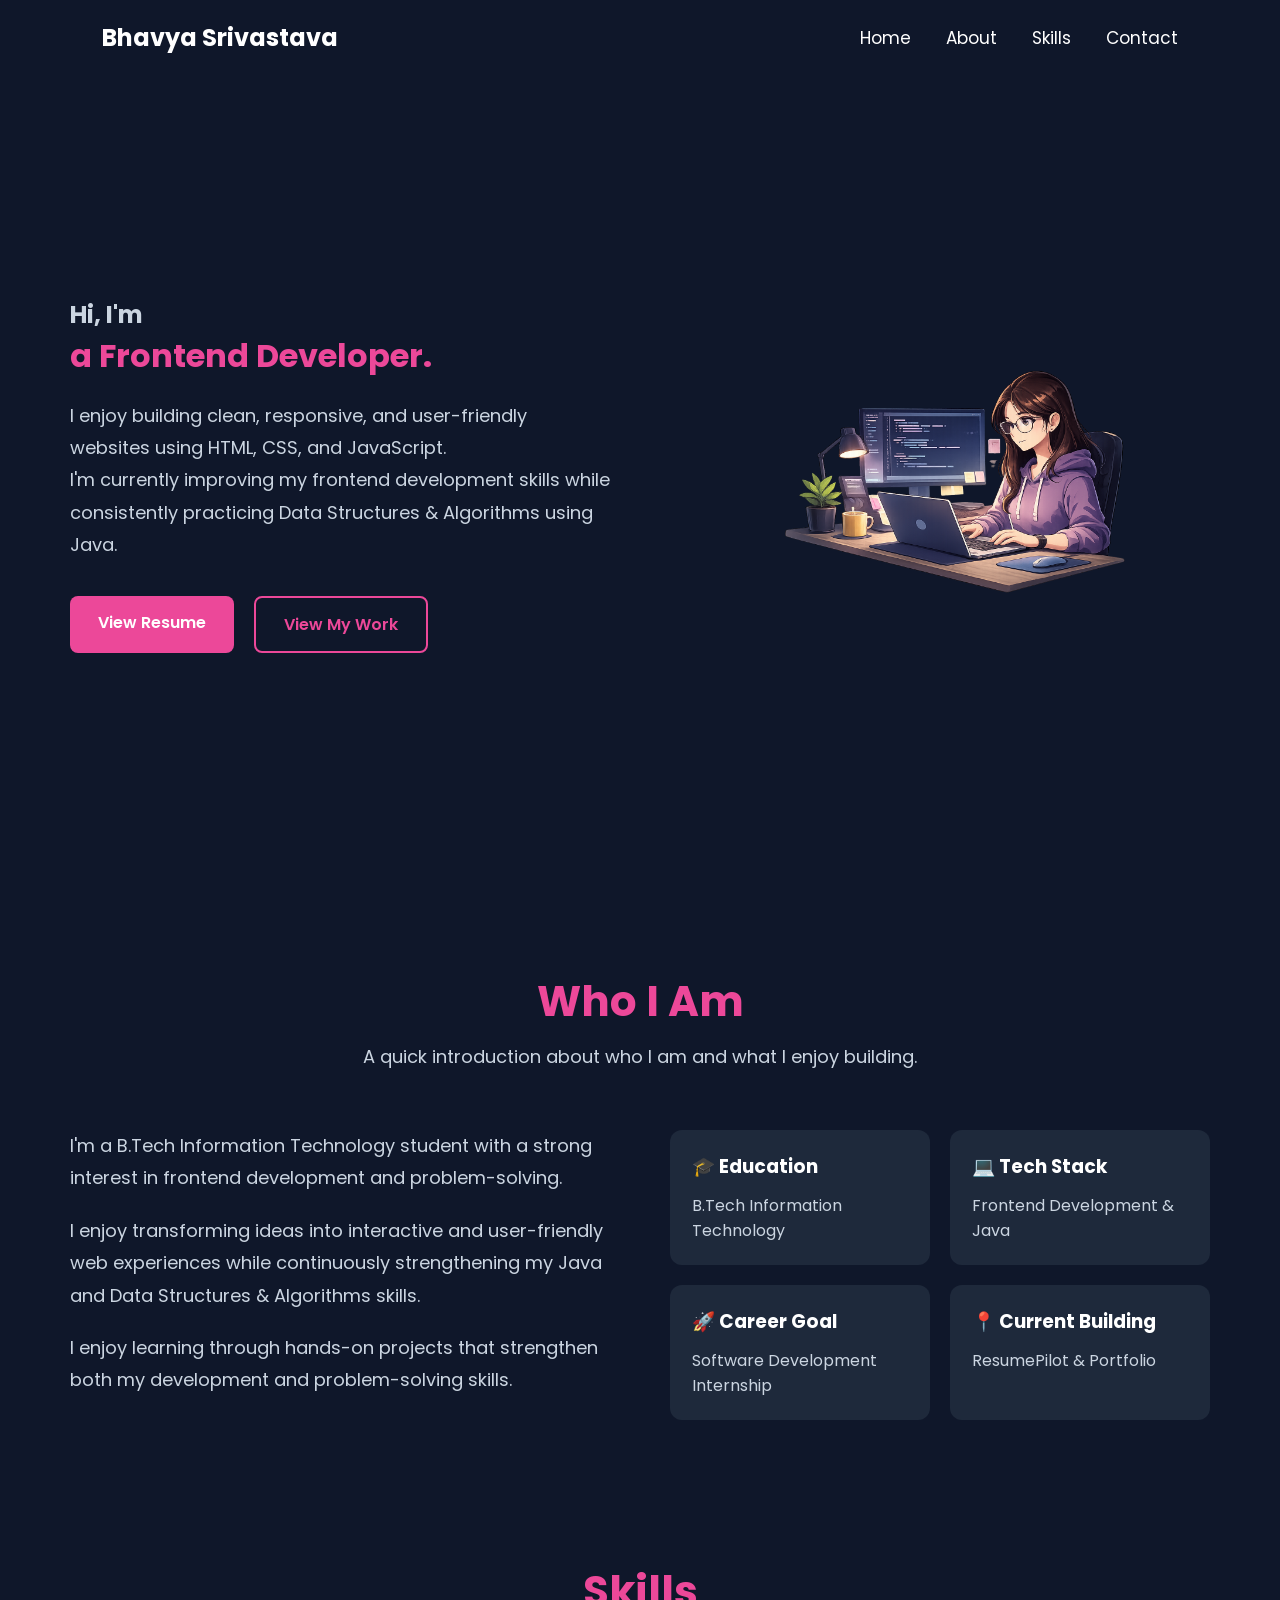
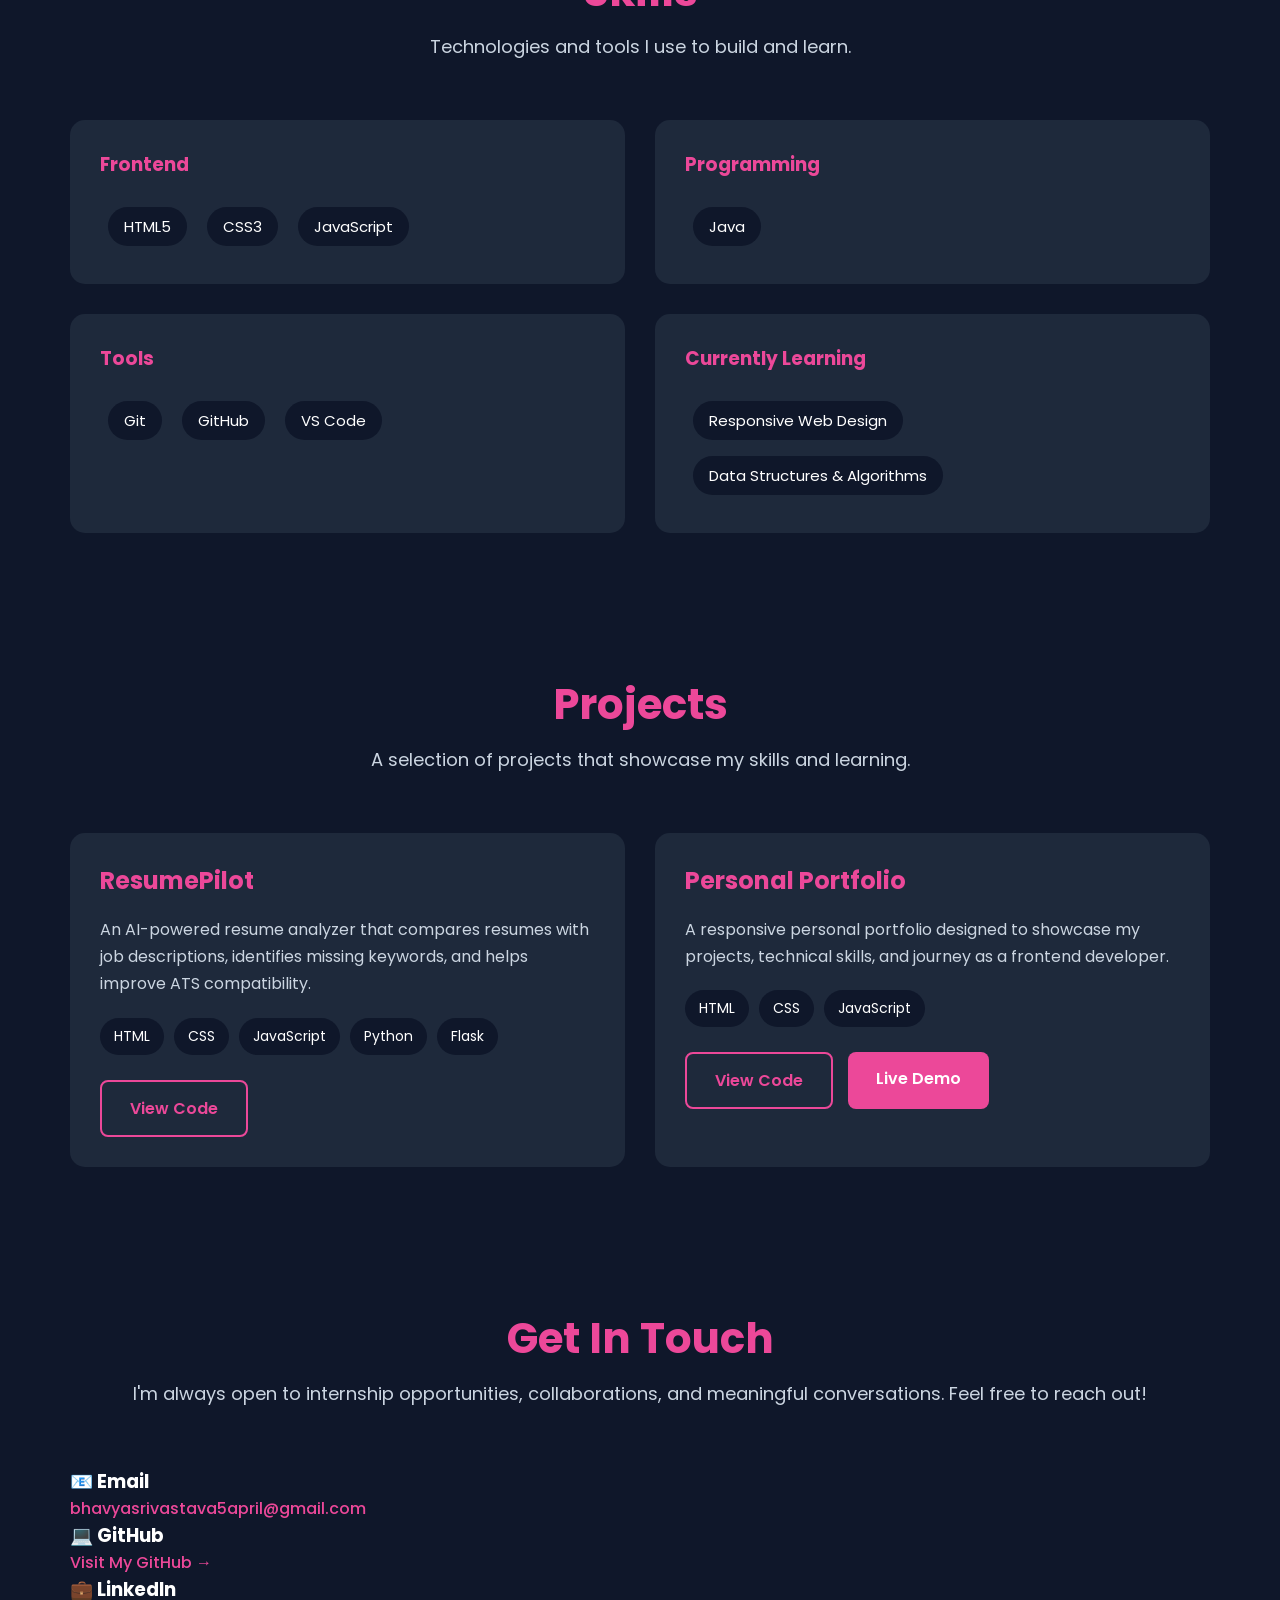
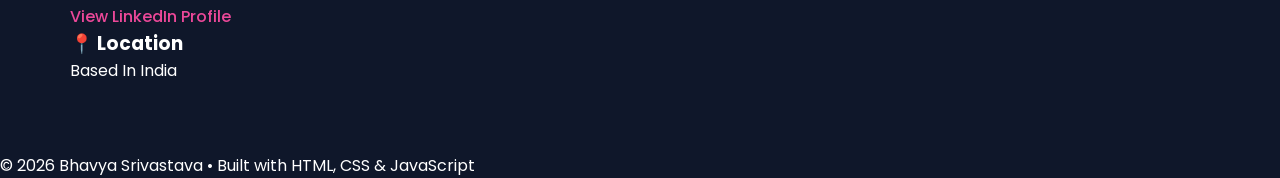
==== index.html @ eeaa46ed "Updated the projects section." ====
<!DOCTYPE html>
<html lang="en">

<head>
    <meta charset="UTF-8">
    <meta name="viewport" content="width=device-width, initial-scale=1.0">
    <title>Bhavya Srivastava | Portfolio</title>

    <link rel="stylesheet" href="style.css">
</head>

<body>

    <!-- ================= NAVBAR ================= -->

    <header>

        <nav class="navbar">

            <div>
                <h2>Bhavya Srivastava</h2>
            </div>

            <ul class="nav-links">

                <li><a href="#home">Home</a></li>

                <li><a href="#about">About</a></li>

                <li><a href="#skills">Skills</a></li>


                <li><a href="#contact">Contact</a></li>



            </ul>

        </nav>

    </header>

    <!-- ================= MAIN ================= -->

    <main>

        <!-- ================= HERO ================= -->

        <section class="hero" id="home">

            <div class="hero-content">

                <h3>Hi, I'm </h3>

                <h2> a Frontend Developer.</h2>

                <p>
                    I enjoy building clean, responsive, and user-friendly websites using HTML, CSS, and JavaScript.
                    <br>
                    I'm currently improving my frontend development skills while consistently practicing Data Structures
                    & Algorithms using Java.

                </p>

                <div class="hero-buttons">

                    <a href="assets/Resume_New.pdf" target="_blank" class="btn primary-btn">
                        View Resume
                    </a>

                    <a href="#projects" class="btn secondary-btn">
                        View My Work
                    </a>

                </div>

            </div>

            <div class="hero-image">

                <img src="images/profile.png" alt="Developer Illustration">

            </div>

        </section>

        <!-- ================= ABOUT ================= -->

        <section id="about" class="about">

            <div class="section-title">

                <h2>Who I Am</h2>

                <p>A quick introduction about who I am and what I enjoy building.</p>

            </div>

            <div class="about-content">

                <div class="about-text">

                    <p>
                        I'm a B.Tech Information Technology student with a strong interest in
                        frontend development and problem-solving.
                    </p>

                    <p>
                        I enjoy transforming ideas into interactive and user-friendly web experiences
                        while continuously strengthening my Java and Data Structures & Algorithms
                        skills.
                    </p>

                    <p>
                    <p>
                        I enjoy learning through hands-on projects that strengthen both my development and
                        problem-solving skills.
                    </p>
                    </p>

                </div>

                <div class="about-info">

                    <div class="info-card">

                        <h3>🎓 Education</h3>

                        <p>B.Tech Information Technology</p>

                    </div>

                    <div class="info-card">

                        <h3>💻 Tech Stack</h3>

                        <p>Frontend Development & Java</p>

                    </div>

                    <div class="info-card">

                        <h3>🚀 Career Goal</h3>

                        <p>Software Development Internship</p>

                    </div>

                    <div class="info-card">

                        <h3>📍 Current Building</h3>

                        <p>ResumePilot & Portfolio</p>

                    </div>

                </div>

            </div>

        </section>

        <!-- ================= SKILLS ================= -->

        <section id="skills" class="skills">

    <div class="section-title">

        <h2>Skills</h2>

        <p>Technologies and tools I use to build and learn.</p>

    </div>

    <div class="skills-container">

        <div class="skill-card">
            <h3>Frontend</h3>

            <span>HTML5</span>
            <span>CSS3</span>
            <span>JavaScript</span>
        </div>

        <div class="skill-card">
            <h3>Programming</h3>

            <span>Java</span>
        </div>

        <div class="skill-card">
            <h3>Tools</h3>

            <span>Git</span>
            <span>GitHub</span>
            <span>VS Code</span>
        </div>

        <div class="skill-card">
            <h3>Currently Learning</h3>

            <span>Responsive Web Design</span>
            <span>Data Structures & Algorithms</span>
        </div>

    </div>

</section>


<!-- ================= PROJECTS ================= -->

<section id="projects" class="projects">

    <div class="section-title">

        <h2>Projects</h2>

        <p>
            A selection of projects that showcase my skills and learning.
        </p>

    </div>

    <div class="projects-container">

        <!-- ResumePilot -->

        <div class="project-card">

            <h3>ResumePilot</h3>

            <p>
                An AI-powered resume analyzer that compares resumes with job descriptions, identifies missing keywords, and helps improve ATS compatibility.
            </p>

            <div class="tech-stack">

                <span>HTML</span>
                <span>CSS</span>
                <span>JavaScript</span>
                <span>Python</span>
                <span>Flask</span>

            </div>

            <div class="project-buttons">

                <a href="https://github.com/bhavyasrivastava5april/AI-Resume-Analyser"
                   target="_blank"
                   class="btn secondary-btn">
                    View Code
                </a>

            </div>

        </div>

        <!-- Portfolio -->

        <div class="project-card">

            <h3>Personal Portfolio</h3>

            <p>
                A responsive personal portfolio designed to showcase my projects, technical skills, and journey as a frontend developer.
            </p>

            <div class="tech-stack">

                <span>HTML</span>
                <span>CSS</span>
                <span>JavaScript</span>

            </div>

            <div class="project-buttons">

                <a href="https://github.com/bhavyasrivastava5april/Personal-Portfolio"
                   target="_blank"
                   class="btn secondary-btn">
                    View Code
                </a>

                <a href="#home"
                   class="btn primary-btn">
                    Live Demo
                </a>

            </div>

        </div>

    </div>

</section>

        <!-- ================= CONTACT ================= -->

        <section id="contact" class="contact">

            <div class="section-title">

                <h2>Get In Touch</h2>

                <p>I'm always open to internship opportunities, collaborations, and meaningful conversations. Feel free to reach out!</p>

            </div>

            
    <div class="contact-container">

        <div class="contact-card">

            <h3>📧 Email</h3>

            <a href="mailto:bhavyasrivastava5april@gmail.com">
                bhavyasrivastava5april@gmail.com
            </a>

        </div>

        <div class="contact-card">

            <h3>💻 GitHub</h3>

            <a href="https://github.com/bhavyasrivastava5april"
               target="_blank">
                Visit My GitHub →
            </a>

        </div>

        <div class="contact-card">

            <h3>💼 LinkedIn</h3>

            <a href="https://www.linkedin.com/in/bhavya-srivastava-/"
               target="_blank">
                View LinkedIn Profile
            </a>

        </div>

        <div class="contact-card">

            <h3>📍 Location</h3>

            <p>Based In India</p>

        </div>

    </div>
        </section>

    </main>

    <!-- ================= FOOTER ================= -->

    <footer>

        <p>
            © 2026 Bhavya Srivastava • Built with HTML, CSS & JavaScript
        </p>

    </footer>

    <script src="script.js"></script>

</body>

</html>
---- style.css ----
/* ===========================
   GOOGLE FONT
=========================== */
@import url('https://fonts.googleapis.com/css2?family=Poppins:wght@300;400;500;600;700&display=swap');

/* ===========================
   RESET
=========================== */

*{
    margin:0;
    padding:0;
    box-sizing:border-box;
    scroll-behavior:smooth;
}

/* ===========================
   BODY
=========================== */

body{
    font-family:'Poppins',sans-serif;
    background:#0F172A;
    color:#ffffff;
}

/* ===========================
   COMMON SECTION
=========================== */

section{
    padding: 70px;px 8%;
}

.section-title{
    text-align:center;
    margin-bottom:60px;
}

.section-title h2{
    font-size:42px;
    color:#EC4899;
    margin-bottom:10px;
}

.section-title p{
    color:#CBD5E1;
    font-size:18px;
}

/* ===========================
   NAVBAR
=========================== */

header{
    position:fixed;
    top:0;
    left:0;
    width:100%;
    z-index:1000;
    background:#0F172A;
}

.navbar{
    display:flex;
    justify-content:space-between;
    align-items:center;
    padding:20px 8%;
}

.logo{
    font-size:30px;
    font-weight:700;
    color:#EC4899;
}

.nav-links{
    display:flex;
    list-style:none;
    gap:35px;
}

.nav-links a{
    color:white;
    text-decoration:none;
    font-size:17px;
    transition:.3s;
}

.nav-links a:hover{
    color:#EC4899;
}

/* ===========================
   HERO
=========================== */

.hero{
    min-height:100vh;
    display:flex;
    justify-content:space-between;
    align-items:center;
    gap:60px;
    padding-top:120px;
}

.hero-content{
    flex:1;
}

.hero-content h3{
    color:#CBD5E1;
    font-size:24px;
}

.hero-content h1{
    font-size:62px;
    margin:15px 0;
}

.hero-content h2{
    color:#EC4899;
    font-size:32px;
    margin-bottom:20px;
}

.hero-content p{
    color:#CBD5E1;
    line-height:1.8;
    font-size:18px;
    margin-bottom:35px;
}

.hero-buttons{
    display:flex;
    gap:20px;
}

.btn{
    display:inline-block;
    padding:14px 28px;
    border-radius:8px;
    text-decoration:none;
    font-weight:600;
    transition:.3s;
}

.primary-btn{
    background:#EC4899;
    color:white;
}

.primary-btn:hover{
    background:#DB2777;
}

.secondary-btn{
    border:2px solid #EC4899;
    color:#EC4899;
}

.secondary-btn:hover{
    background:#EC4899;
    color:white;
}

.hero-image{
    flex:1;
    display:flex;
    justify-content:center;
}

.hero-image img{
    width:450px;
    max-width:100%;
    animation:float 4s ease-in-out infinite;
}

@keyframes float{

    0%{
        transform:translateY(0);
    }

    50%{
        transform:translateY(-15px);
    }

    100%{
        transform:translateY(0);
    }

}

/* ===========================
   ABOUT
=========================== */

.about-content{
    display:flex;
    gap:60px;
    margin-top:50px;
    align-items:flex-start;
}

.about-text{
    flex:1;
}

.about-text p{
    color:#CBD5E1;
    line-height:1.8;
    margin-bottom:20px;
    font-size:18px;
}

.about-info{
    flex:1;
    display:grid;
    grid-template-columns:repeat(2,1fr);
    gap:20px;
}

.info-card{
    background:#1E293B;
    padding:22px;
    border-radius:12px;
    transition:.3s;
}

.info-card:hover{
    transform:translateY(-6px);
}

.info-card h3{
    margin-bottom:12px;
    color:white;
}

.info-card p{
    color:#CBD5E1;
}
.contact-card a{
    color:#EC4899;
    text-decoration:none;
    font-weight:500;
    transition:0.3s;
}

.contact-card a:hover{
    color:#ffffff;
}
/* ===========================
   SKILLS
=========================== */

.skills-container{
    display:grid;
    grid-template-columns:repeat(2,1fr);
    gap:30px;
    margin-top:50px;
}

.skill-card{
    background:#1E293B;
    padding:30px;
    border-radius:15px;
    transition:0.3s;
}

.skill-card:hover{
    transform:translateY(-6px);
}

.skill-card h3{
    color:#EC4899;
    margin-bottom:20px;
}

.skill-card span{
    display:inline-block;
    background:#0F172A;
    color:white;
    padding:8px 16px;
    margin:8px;
    border-radius:25px;
    font-size:15px;
}
/* ===========================
   PROJECTS
=========================== */

.projects-container{

    display:grid;

    grid-template-columns:repeat(2,1fr);

    gap:30px;

    margin-top:40px;

}

.project-card{

    background:#1E293B;

    padding:30px;

    border-radius:15px;

    transition:.3s;

}

.project-card:hover{

    transform:translateY(-8px);

}

.project-card h3{

    color:#EC4899;

    margin-bottom:18px;

    font-size:24px;

}

.project-card p{

    color:#CBD5E1;

    line-height:1.7;

    margin-bottom:20px;

}

.tech-stack{

    display:flex;

    flex-wrap:wrap;

    gap:10px;

    margin-bottom:25px;

}

.tech-stack span{

    background:#0F172A;

    padding:8px 14px;

    border-radius:20px;

    font-size:14px;

}

.project-buttons{

    display:flex;

    gap:15px;

}
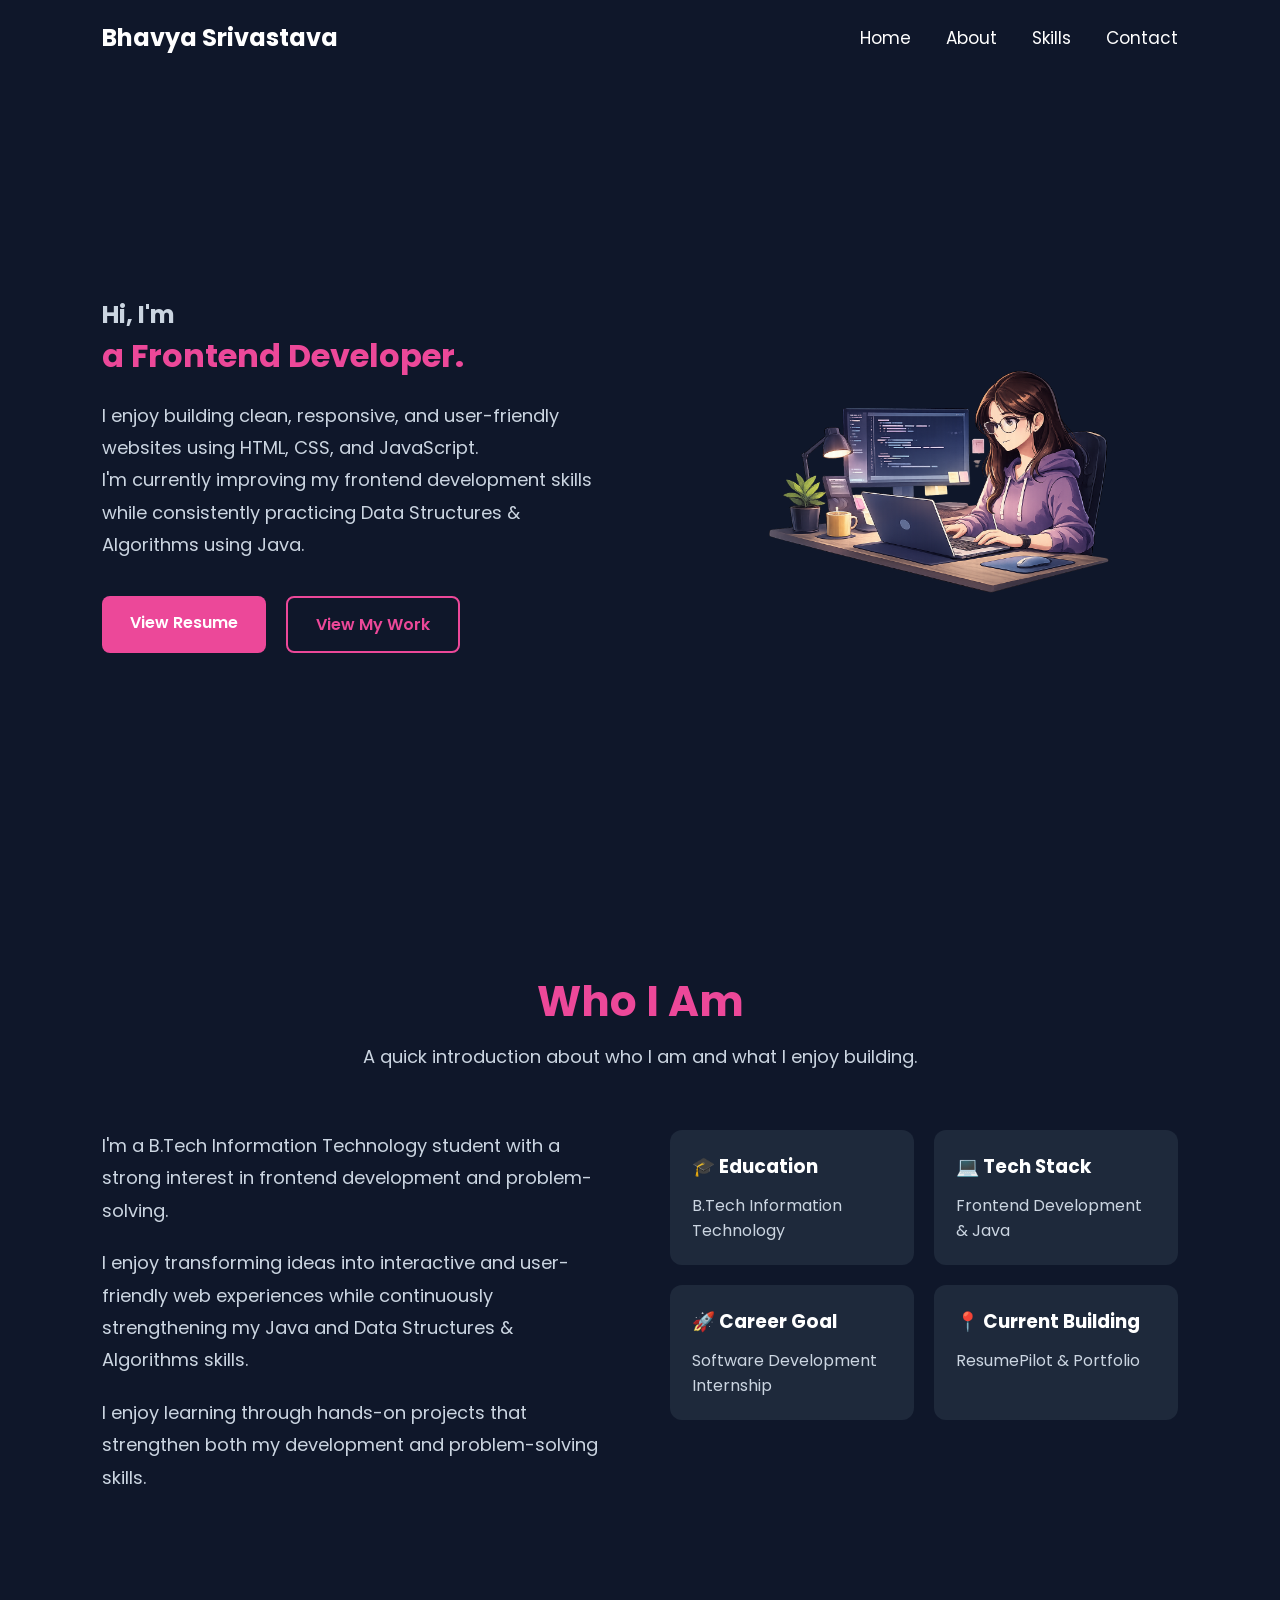
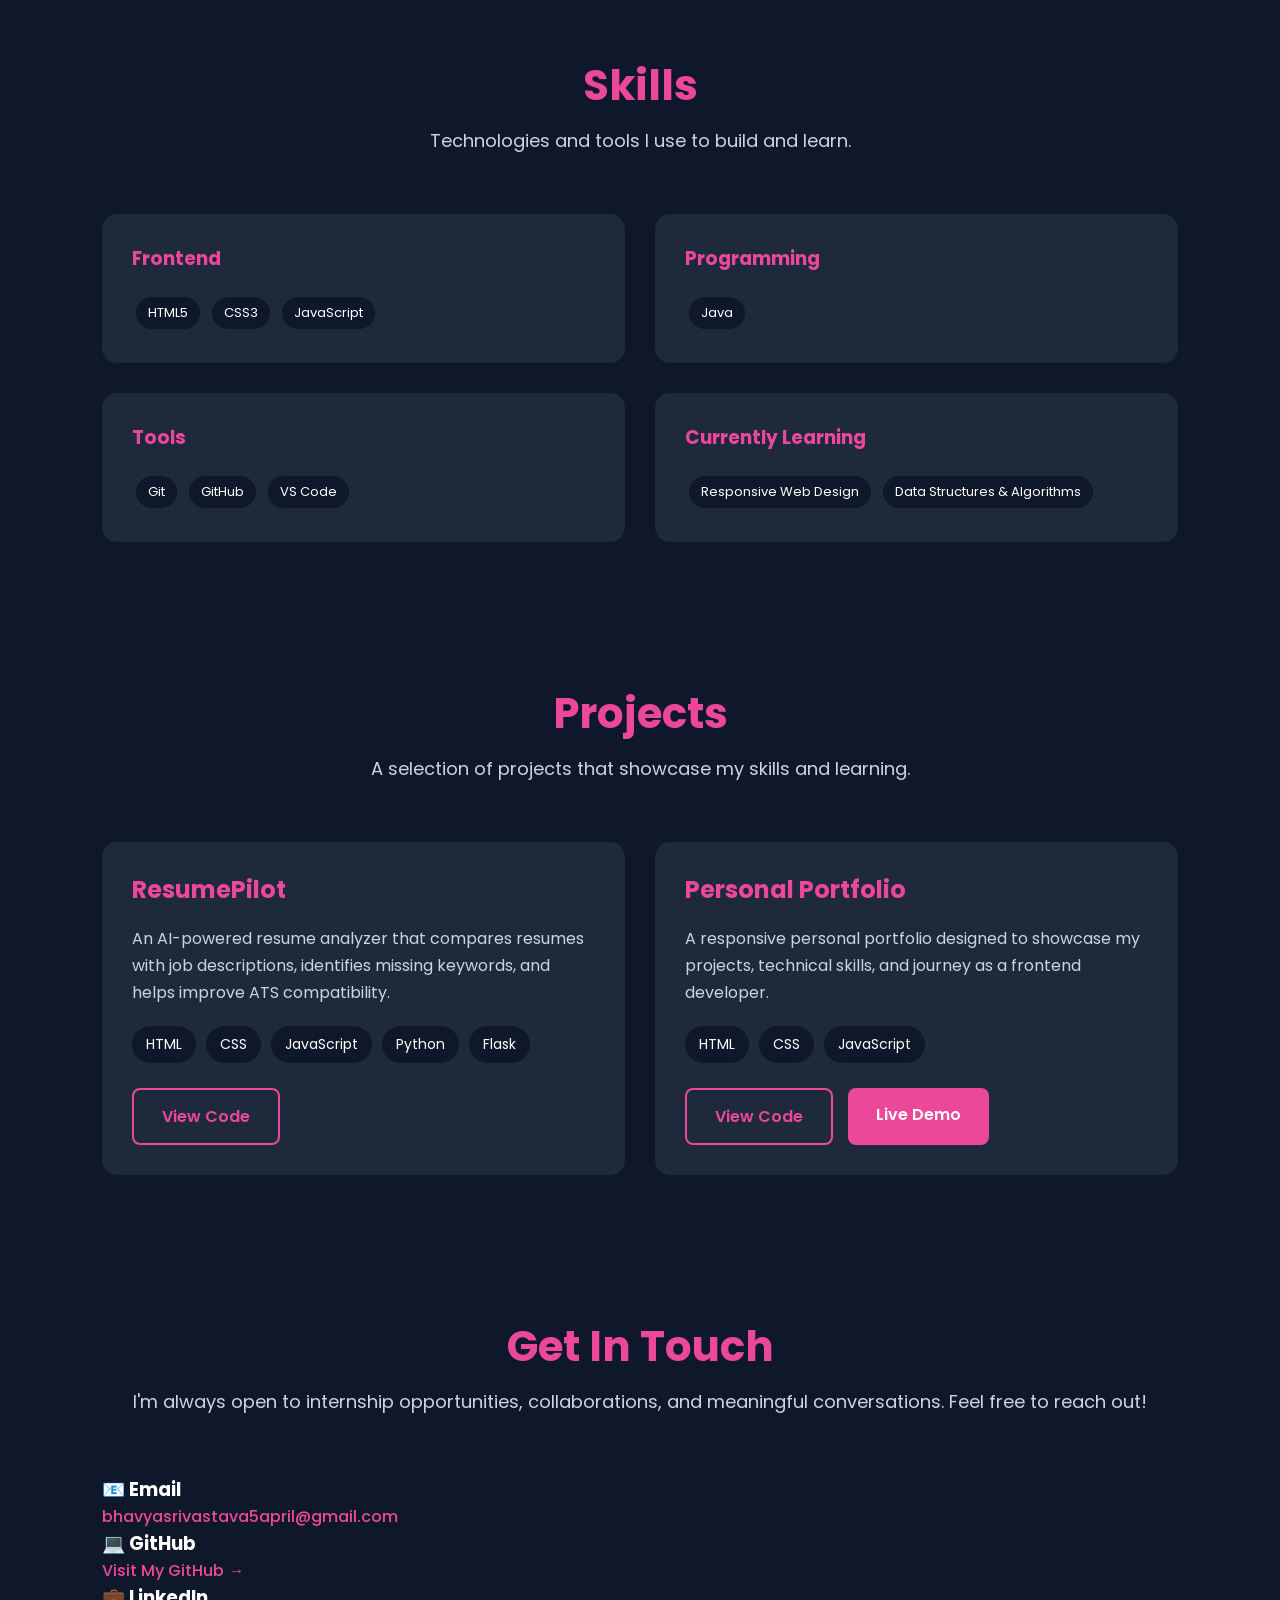
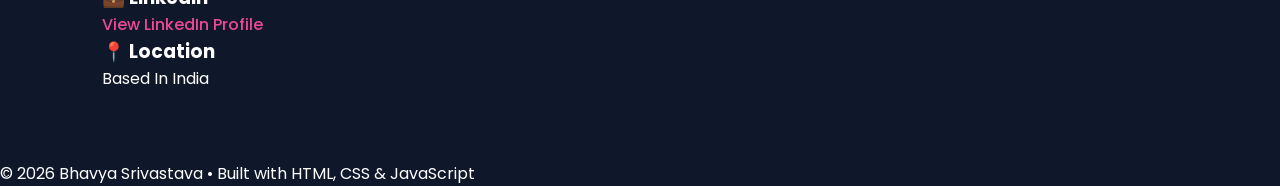
==== commit ffc9baec: "Made some small changes" ====
--- a/index.html
+++ b/index.html
@@ -64,7 +64,7 @@
 
                 <div class="hero-buttons">
 
-                    <a href="assets/Resume_New.pdf" target="_blank" class="btn primary-btn">
+                    <a href="assets/Resume.pdf" target="_blank" class="btn primary-btn">
                         View Resume
                     </a>
 
--- a/style.css
+++ b/style.css
@@ -29,7 +29,7 @@
 =========================== */
 
 section{
-    padding: 70px;px 8%;
+    padding: 70px 8%;
 }
 
 .section-title{
@@ -281,10 +281,10 @@
     display:inline-block;
     background:#0F172A;
     color:white;
-    padding:8px 16px;
-    margin:8px;
-    border-radius:25px;
-    font-size:15px;
+    padding:6px 12px;
+    margin:4px;
+    border-radius:20px;
+    font-size:13px;
 }
 /* ===========================
    PROJECTS
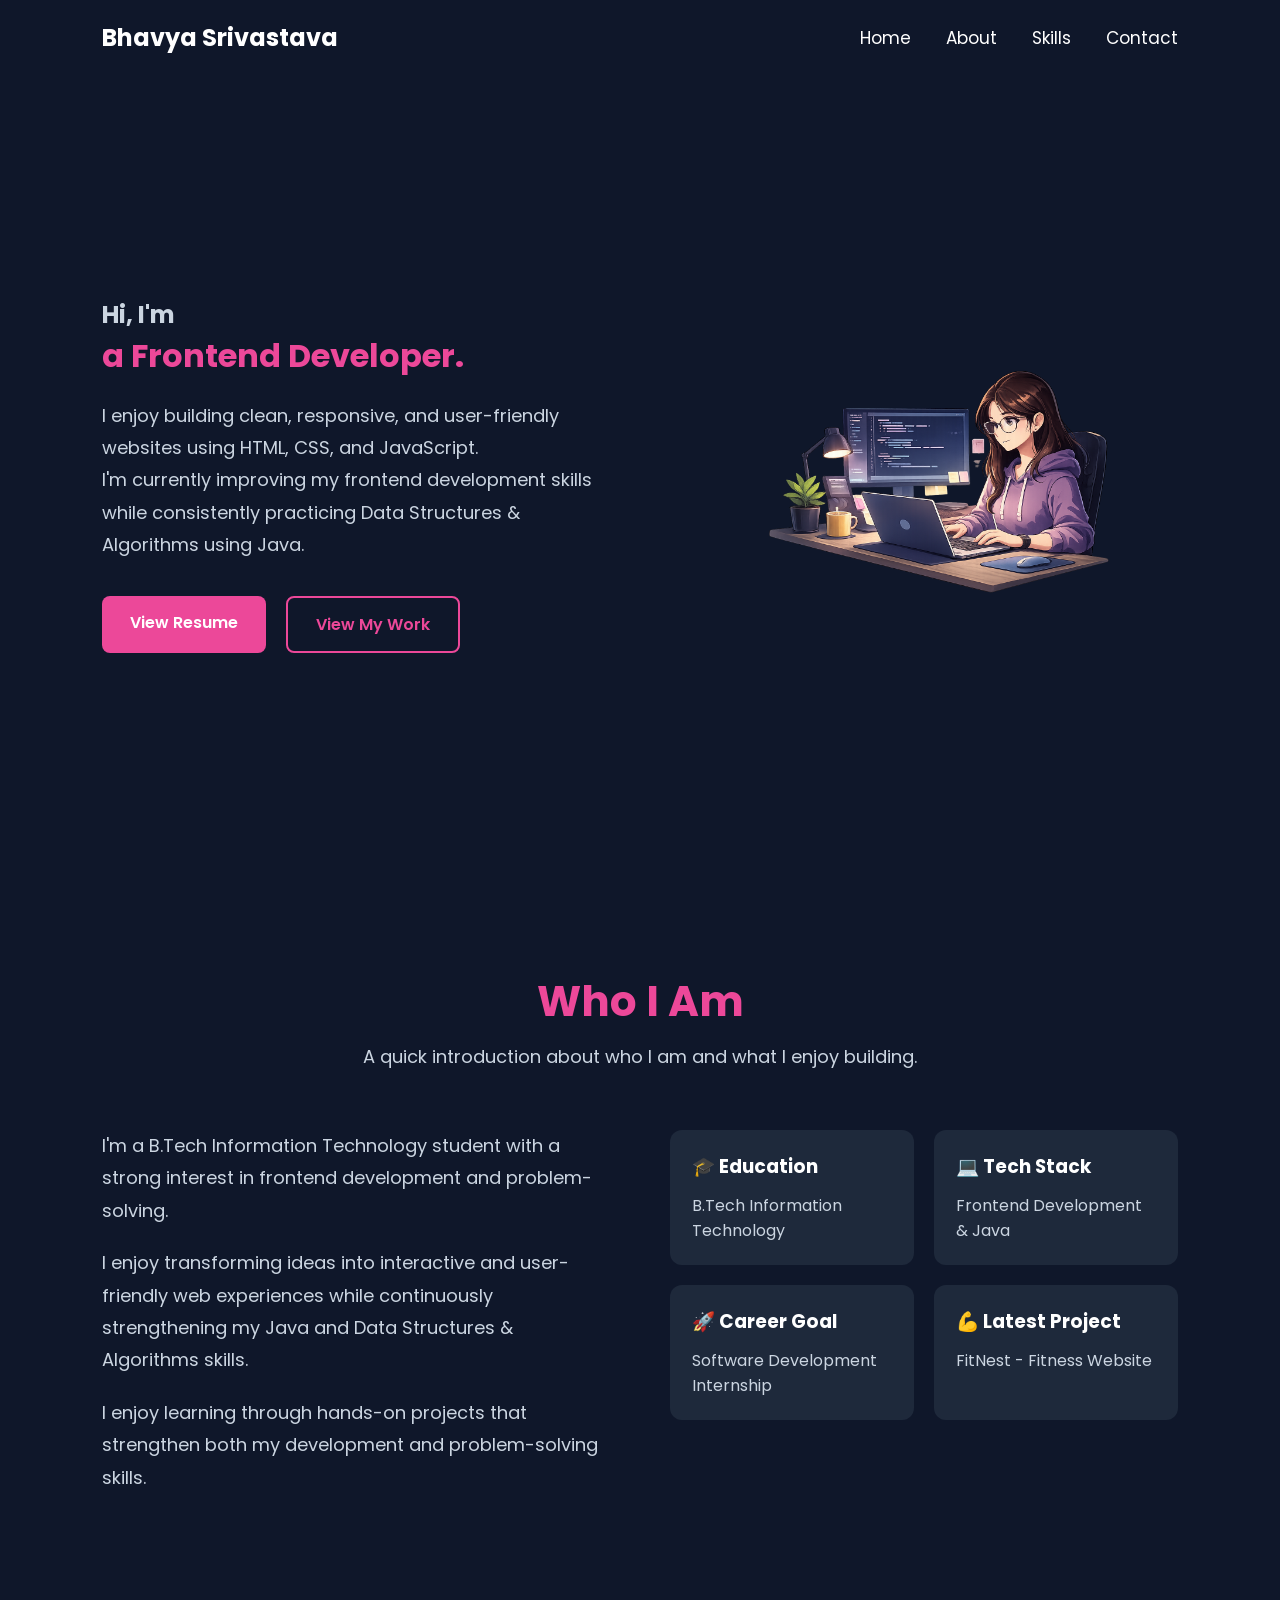
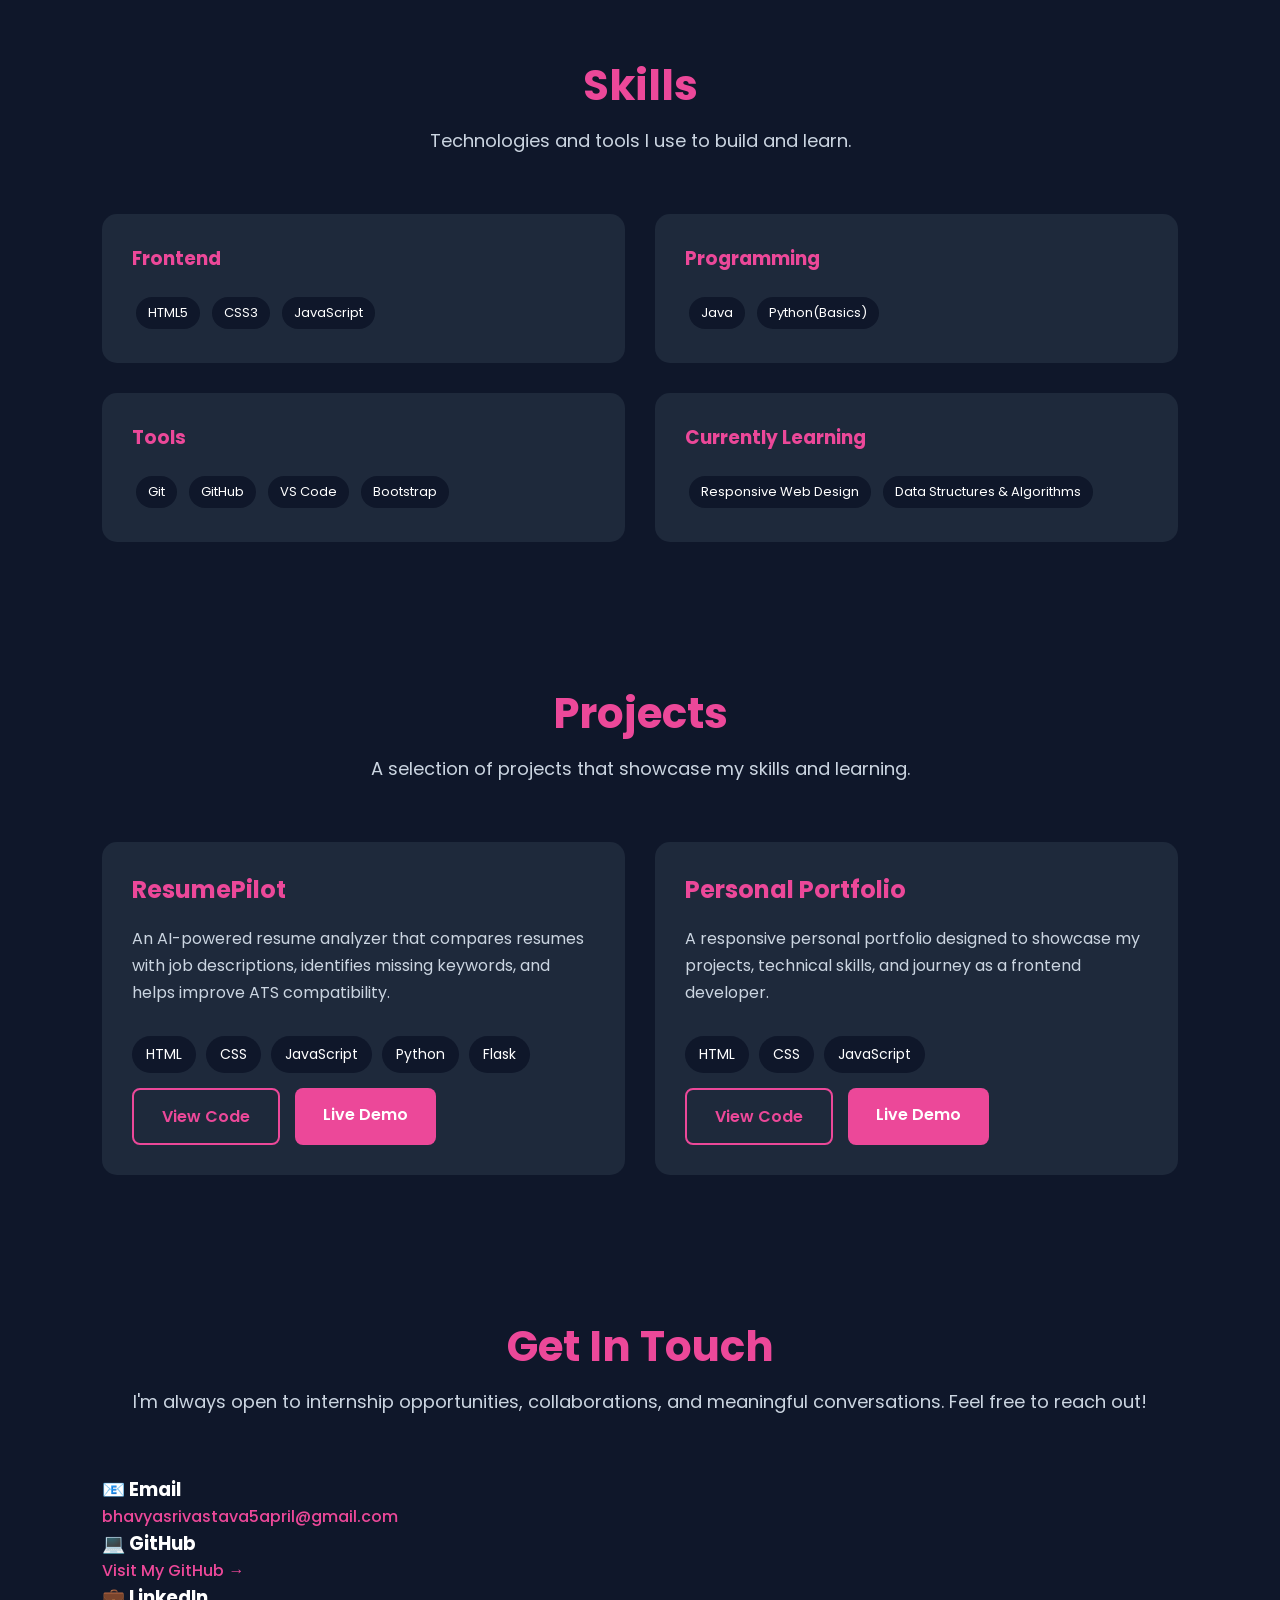
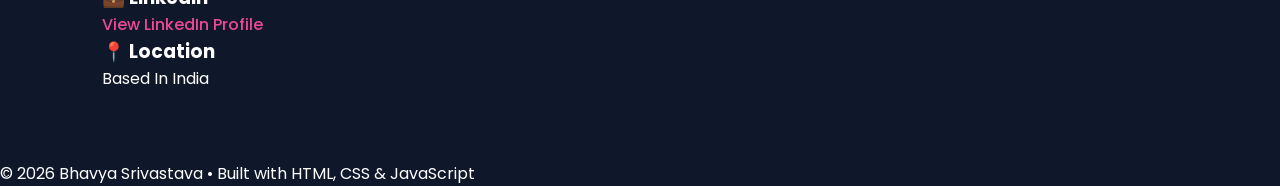
==== commit 4f662617: "Added Project linka updated te skills section" ====
--- a/index.html
+++ b/index.html
@@ -148,9 +148,10 @@
 
                     <div class="info-card">
 
-                        <h3>📍 Current Building</h3>
-
-                        <p>ResumePilot & Portfolio</p>
+
+                        <h3>💪 Latest Project</h3>
+
+                        <p>FitNest - Fitness Website</p>
 
                     </div>
 
@@ -164,136 +165,141 @@
 
         <section id="skills" class="skills">
 
-    <div class="section-title">
-
-        <h2>Skills</h2>
-
-        <p>Technologies and tools I use to build and learn.</p>
-
-    </div>
-
-    <div class="skills-container">
-
-        <div class="skill-card">
-            <h3>Frontend</h3>
-
-            <span>HTML5</span>
-            <span>CSS3</span>
-            <span>JavaScript</span>
-        </div>
-
-        <div class="skill-card">
-            <h3>Programming</h3>
-
-            <span>Java</span>
-        </div>
-
-        <div class="skill-card">
-            <h3>Tools</h3>
-
-            <span>Git</span>
-            <span>GitHub</span>
-            <span>VS Code</span>
-        </div>
-
-        <div class="skill-card">
-            <h3>Currently Learning</h3>
-
-            <span>Responsive Web Design</span>
-            <span>Data Structures & Algorithms</span>
-        </div>
-
-    </div>
-
-</section>
-
-
-<!-- ================= PROJECTS ================= -->
-
-<section id="projects" class="projects">
-
-    <div class="section-title">
-
-        <h2>Projects</h2>
-
-        <p>
-            A selection of projects that showcase my skills and learning.
-        </p>
-
-    </div>
-
-    <div class="projects-container">
-
-        <!-- ResumePilot -->
-
-        <div class="project-card">
-
-            <h3>ResumePilot</h3>
-
-            <p>
-                An AI-powered resume analyzer that compares resumes with job descriptions, identifies missing keywords, and helps improve ATS compatibility.
-            </p>
-
-            <div class="tech-stack">
-
-                <span>HTML</span>
-                <span>CSS</span>
-                <span>JavaScript</span>
-                <span>Python</span>
-                <span>Flask</span>
-
-            </div>
-
-            <div class="project-buttons">
-
-                <a href="https://github.com/bhavyasrivastava5april/AI-Resume-Analyser"
-                   target="_blank"
-                   class="btn secondary-btn">
-                    View Code
-                </a>
-
-            </div>
-
-        </div>
-
-        <!-- Portfolio -->
-
-        <div class="project-card">
-
-            <h3>Personal Portfolio</h3>
-
-            <p>
-                A responsive personal portfolio designed to showcase my projects, technical skills, and journey as a frontend developer.
-            </p>
-
-            <div class="tech-stack">
-
-                <span>HTML</span>
-                <span>CSS</span>
-                <span>JavaScript</span>
-
-            </div>
-
-            <div class="project-buttons">
-
-                <a href="https://github.com/bhavyasrivastava5april/Personal-Portfolio"
-                   target="_blank"
-                   class="btn secondary-btn">
-                    View Code
-                </a>
-
-                <a href="#home"
-                   class="btn primary-btn">
-                    Live Demo
-                </a>
-
-            </div>
-
-        </div>
-
-    </div>
-
-</section>
+            <div class="section-title">
+
+                <h2>Skills</h2>
+
+                <p>Technologies and tools I use to build and learn.</p>
+
+            </div>
+
+            <div class="skills-container">
+
+                <div class="skill-card">
+                    <h3>Frontend</h3>
+
+                    <span>HTML5</span>
+                    <span>CSS3</span>
+                    <span>JavaScript</span>
+                </div>
+
+                <div class="skill-card">
+                    <h3>Programming</h3>
+
+                    <span>Java</span>
+                    <span>Python(Basics)</span>
+                </div>
+
+                <div class="skill-card">
+                    <h3>Tools</h3>
+
+                    <span>Git</span>
+                    <span>GitHub</span>
+                    <span>VS Code</span>
+                    <span>Bootstrap</span>
+                </div>
+
+                <div class="skill-card">
+                    <h3>Currently Learning</h3>
+
+                    <span>Responsive Web Design</span>
+                    <span>Data Structures & Algorithms</span>
+                </div>
+
+            </div>
+
+        </section>
+
+
+        <!-- ================= PROJECTS ================= -->
+
+        <section id="projects" class="projects">
+
+            <div class="section-title">
+
+                <h2>Projects</h2>
+
+                <p>
+                    A selection of projects that showcase my skills and learning.
+                </p>
+
+            </div>
+
+            <div class="projects-container">
+
+                <!-- ResumePilot -->
+
+                <div class="project-card">
+
+                    <h3>ResumePilot</h3>
+
+                    <p>
+                        An AI-powered resume analyzer that compares resumes with job descriptions, identifies missing
+                        keywords, and helps improve ATS compatibility.
+                    </p>
+
+                    <div class="tech-stack">
+
+                        <span>HTML</span>
+                        <span>CSS</span>
+                        <span>JavaScript</span>
+                        <span>Python</span>
+                        <span>Flask</span>
+
+                    </div>
+
+                    <div class="project-buttons">
+
+                        <a href="https://github.com/bhavyasrivastava5april/AI-Resume-Analyser" target="_blank"
+                            class="btn secondary-btn">
+                            View Code
+                        </a>
+                        <a href="https://resumepilot-dv5n.onrender.com/" target="_blank" class="btn primary-btn">
+                            Live Demo
+                        </a>
+
+                    </div>
+
+                </div>
+
+                <!-- Portfolio -->
+
+                <div class="project-card">
+
+                    <h3>Personal Portfolio</h3>
+
+                    <p>
+                        A responsive personal portfolio designed to showcase my projects, technical skills, and journey
+                        as a frontend developer.
+                    </p>
+
+                    <div class="tech-stack">
+
+                        <span>HTML</span>
+                        <span>CSS</span>
+                        <span>JavaScript</span>
+
+                    </div>
+
+                    <div class="project-buttons">
+
+                        <a href="https://github.com/bhavyasrivastava5april/Personal-Portfolio" target="_blank"
+                            class="btn secondary-btn">
+                            View Code
+                        </a>
+
+                        <a href="https://bhavyasrivastava5april.github.io/Personal-Portfolio/" target="_blank"
+                            class="btn primary-btn">
+                            Live Demo
+                        </a>
+
+                    </div>
+
+                </div>
+
+            </div>
+
+        </section>
 
         <!-- ================= CONTACT ================= -->
 
@@ -303,54 +309,53 @@
 
                 <h2>Get In Touch</h2>
 
-                <p>I'm always open to internship opportunities, collaborations, and meaningful conversations. Feel free to reach out!</p>
-
-            </div>
-
-            
-    <div class="contact-container">
-
-        <div class="contact-card">
-
-            <h3>📧 Email</h3>
-
-            <a href="mailto:bhavyasrivastava5april@gmail.com">
-                bhavyasrivastava5april@gmail.com
-            </a>
-
-        </div>
-
-        <div class="contact-card">
-
-            <h3>💻 GitHub</h3>
-
-            <a href="https://github.com/bhavyasrivastava5april"
-               target="_blank">
-                Visit My GitHub →
-            </a>
-
-        </div>
-
-        <div class="contact-card">
-
-            <h3>💼 LinkedIn</h3>
-
-            <a href="https://www.linkedin.com/in/bhavya-srivastava-/"
-               target="_blank">
-                View LinkedIn Profile
-            </a>
-
-        </div>
-
-        <div class="contact-card">
-
-            <h3>📍 Location</h3>
-
-            <p>Based In India</p>
-
-        </div>
-
-    </div>
+                <p>I'm always open to internship opportunities, collaborations, and meaningful conversations. Feel free
+                    to reach out!</p>
+
+            </div>
+
+
+            <div class="contact-container">
+
+                <div class="contact-card">
+
+                    <h3>📧 Email</h3>
+
+                    <a href="mailto:bhavyasrivastava5april@gmail.com">
+                        bhavyasrivastava5april@gmail.com
+                    </a>
+
+                </div>
+
+                <div class="contact-card">
+
+                    <h3>💻 GitHub</h3>
+
+                    <a href="https://github.com/bhavyasrivastava5april" target="_blank">
+                        Visit My GitHub →
+                    </a>
+
+                </div>
+
+                <div class="contact-card">
+
+                    <h3>💼 LinkedIn</h3>
+
+                    <a href="https://www.linkedin.com/in/bhavya-srivastava-/" target="_blank">
+                        View LinkedIn Profile
+                    </a>
+
+                </div>
+
+                <div class="contact-card">
+
+                    <h3>📍 Location</h3>
+
+                    <p>Based In India</p>
+
+                </div>
+
+            </div>
         </section>
 
     </main>
--- a/style.css
+++ b/style.css
@@ -311,6 +311,8 @@
     border-radius:15px;
 
     transition:.3s;
+    display:flex;
+    flex-direction:column;
 
 }
 
@@ -336,7 +338,8 @@
 
     line-height:1.7;
 
-    margin-bottom:20px;
+    margin-bottom:15px;
+    min-height:70px;
 
 }
 
@@ -344,11 +347,11 @@
 
     display:flex;
 
-    flex-wrap:wrap;
+    flex-wrap:nowrap;
 
     gap:10px;
 
-    margin-bottom:25px;
+    margin:15px 0;
 
 }
 
@@ -368,6 +371,7 @@
 
     display:flex;
 
-    gap:15px;
+    gap: 15px;
+    margin-top:auto;
 
 }
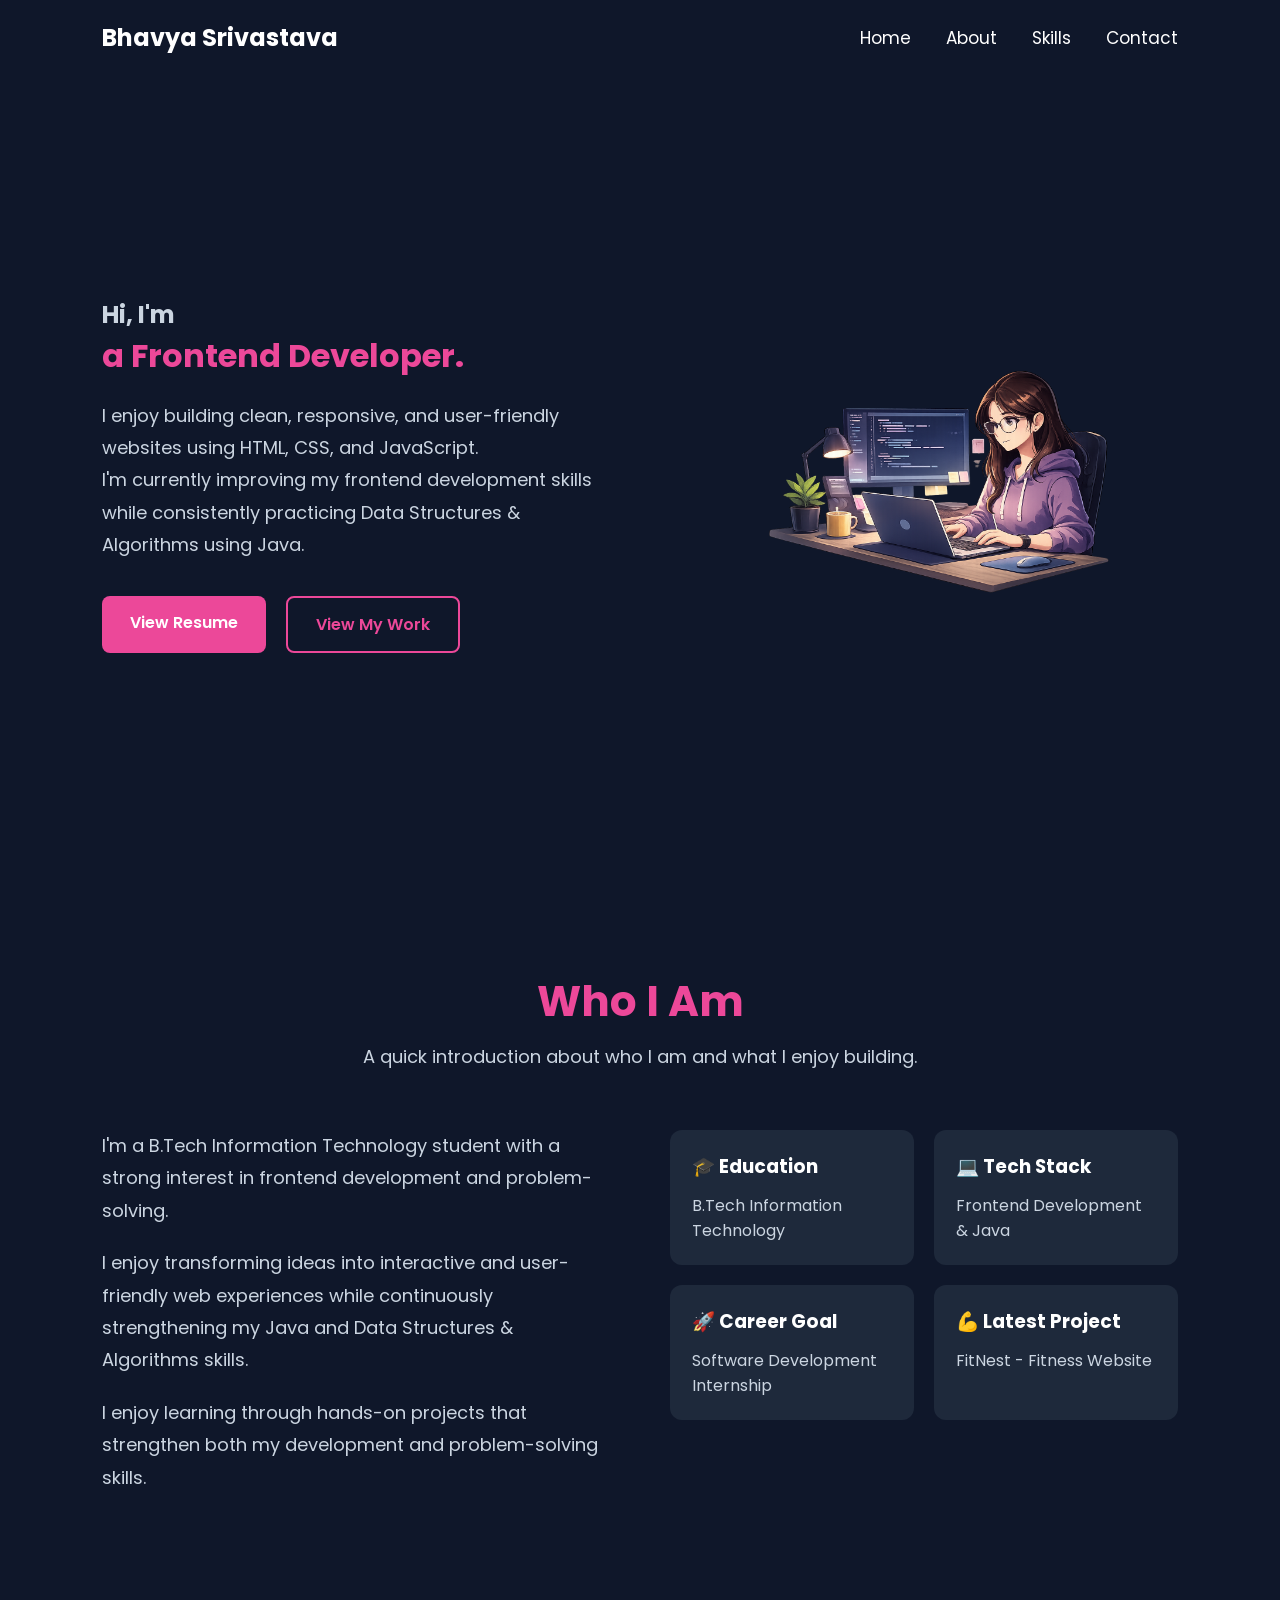
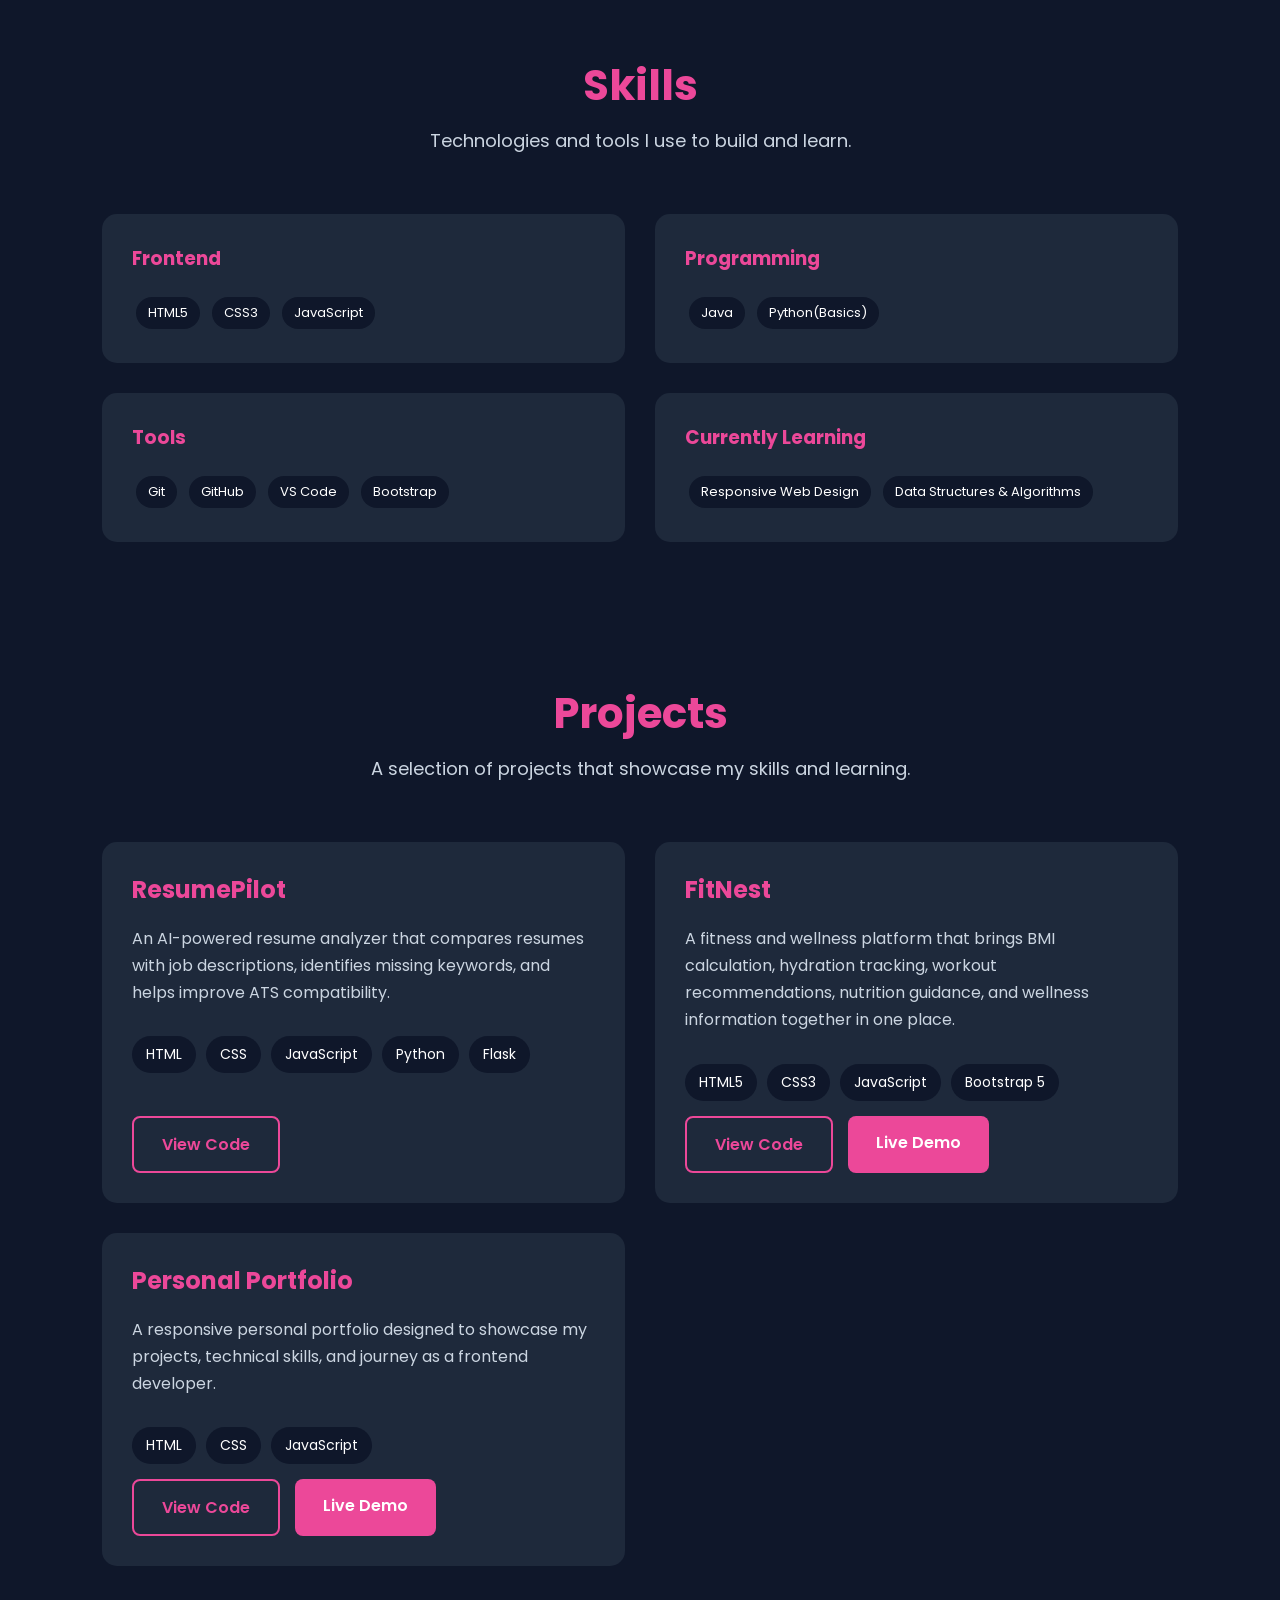
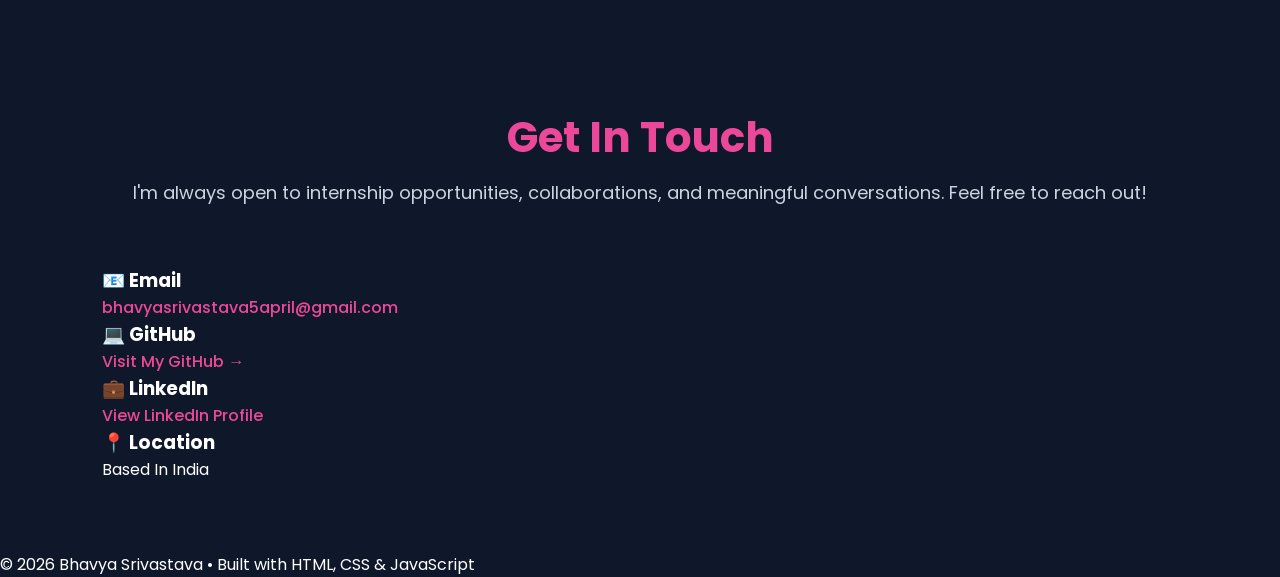
==== commit e67a7897: "New project added in the project description" ====
--- a/index.html
+++ b/index.html
@@ -211,95 +211,140 @@
         </section>
 
 
-        <!-- ================= PROJECTS ================= -->
-
-        <section id="projects" class="projects">
-
-            <div class="section-title">
-
-                <h2>Projects</h2>
-
-                <p>
-                    A selection of projects that showcase my skills and learning.
-                </p>
-
-            </div>
-
-            <div class="projects-container">
-
-                <!-- ResumePilot -->
-
-                <div class="project-card">
-
-                    <h3>ResumePilot</h3>
-
-                    <p>
-                        An AI-powered resume analyzer that compares resumes with job descriptions, identifies missing
-                        keywords, and helps improve ATS compatibility.
-                    </p>
-
-                    <div class="tech-stack">
-
-                        <span>HTML</span>
-                        <span>CSS</span>
-                        <span>JavaScript</span>
-                        <span>Python</span>
-                        <span>Flask</span>
-
-                    </div>
-
-                    <div class="project-buttons">
-
-                        <a href="https://github.com/bhavyasrivastava5april/AI-Resume-Analyser" target="_blank"
-                            class="btn secondary-btn">
-                            View Code
-                        </a>
-                        <a href="https://resumepilot-dv5n.onrender.com/" target="_blank" class="btn primary-btn">
-                            Live Demo
-                        </a>
-
-                    </div>
-
-                </div>
-
-                <!-- Portfolio -->
-
-                <div class="project-card">
-
-                    <h3>Personal Portfolio</h3>
-
-                    <p>
-                        A responsive personal portfolio designed to showcase my projects, technical skills, and journey
-                        as a frontend developer.
-                    </p>
-
-                    <div class="tech-stack">
-
-                        <span>HTML</span>
-                        <span>CSS</span>
-                        <span>JavaScript</span>
-
-                    </div>
-
-                    <div class="project-buttons">
-
-                        <a href="https://github.com/bhavyasrivastava5april/Personal-Portfolio" target="_blank"
-                            class="btn secondary-btn">
-                            View Code
-                        </a>
-
-                        <a href="https://bhavyasrivastava5april.github.io/Personal-Portfolio/" target="_blank"
-                            class="btn primary-btn">
-                            Live Demo
-                        </a>
-
-                    </div>
-
-                </div>
-
-            </div>
-
-        </section>
+       
+               <!-- ================= PROJECTS ================= -->
+
+<section id="projects" class="projects">
+
+    <div class="section-title">
+
+        <h2>Projects</h2>
+
+        <p>
+            A selection of projects that showcase my skills and learning.
+        </p>
+
+    </div>
+
+    <div class="projects-container">
+
+        <!-- ResumePilot -->
+
+        <div class="project-card">
+
+            <h3>ResumePilot</h3>
+
+            <p>
+                An AI-powered resume analyzer that compares resumes with job
+                descriptions, identifies missing keywords, and helps improve
+                ATS compatibility.
+            </p>
+
+            <div class="tech-stack">
+
+                <span>HTML</span>
+                <span>CSS</span>
+                <span>JavaScript</span>
+                <span>Python</span>
+                <span>Flask</span>
+
+            </div>
+
+            <div class="project-buttons">
+
+                <a href="https://github.com/bhavyasrivastava5april/AI-Resume-Analyser"
+                   target="_blank"
+                   class="btn secondary-btn">
+                    View Code
+                </a>
+
+                <!-- Add ResumePilot live link here when available -->
+
+            </div>
+
+        </div>
+
+
+        <!-- FitNest -->
+
+        <div class="project-card">
+
+            <h3>FitNest</h3>
+
+            <p>
+                A fitness and wellness platform that brings BMI calculation,
+                hydration tracking, workout recommendations, nutrition guidance,
+                and wellness information together in one place.
+            </p>
+
+            <div class="tech-stack">
+
+                <span>HTML5</span>
+                <span>CSS3</span>
+                <span>JavaScript</span>
+                <span>Bootstrap 5</span>
+
+            </div>
+
+            <div class="project-buttons">
+
+                <a href="https://github.com/bhavyasrivastava5april/FitNest"
+                   target="_blank"
+                   class="btn secondary-btn">
+                    View Code
+                </a>
+
+                <a href="https://bhavyasrivastava5april.github.io/FitNest/"
+                   target="_blank"
+                   class="btn primary-btn">
+                    Live Demo
+                </a>
+
+            </div>
+
+        </div>
+
+
+        <!-- Personal Portfolio -->
+
+        <div class="project-card">
+
+            <h3>Personal Portfolio</h3>
+
+            <p>
+                A responsive personal portfolio designed to showcase my
+                projects, technical skills, and journey as a frontend developer.
+            </p>
+
+            <div class="tech-stack">
+
+                <span>HTML</span>
+                <span>CSS</span>
+                <span>JavaScript</span>
+
+            </div>
+
+            <div class="project-buttons">
+
+                <a href="https://github.com/bhavyasrivastava5april/Personal-Portfolio"
+                   target="_blank"
+                   class="btn secondary-btn">
+                    View Code
+                </a>
+
+                <a href="#home"
+                   class="btn primary-btn">
+                    Live Demo
+                </a>
+
+            </div>
+
+        </div>
+
+    </div>
+
+</section>
+
 
         <!-- ================= CONTACT ================= -->
 
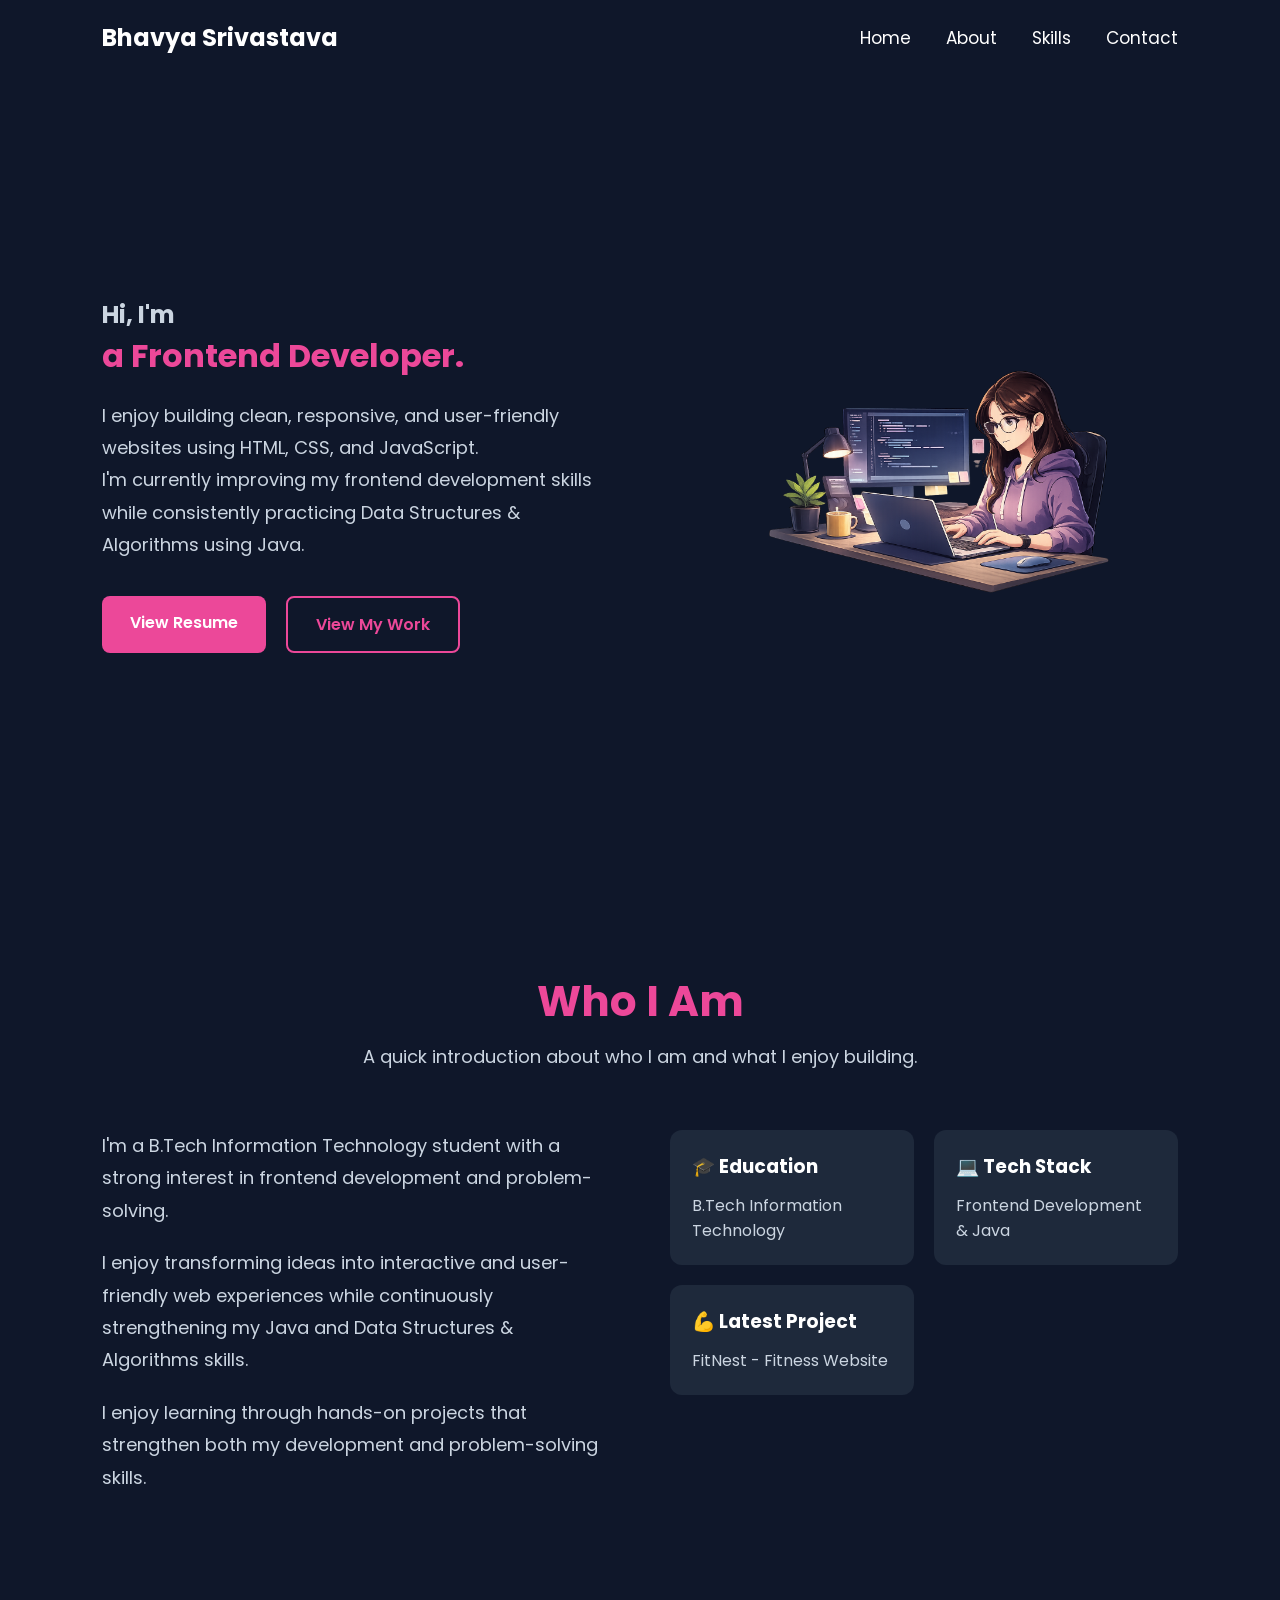
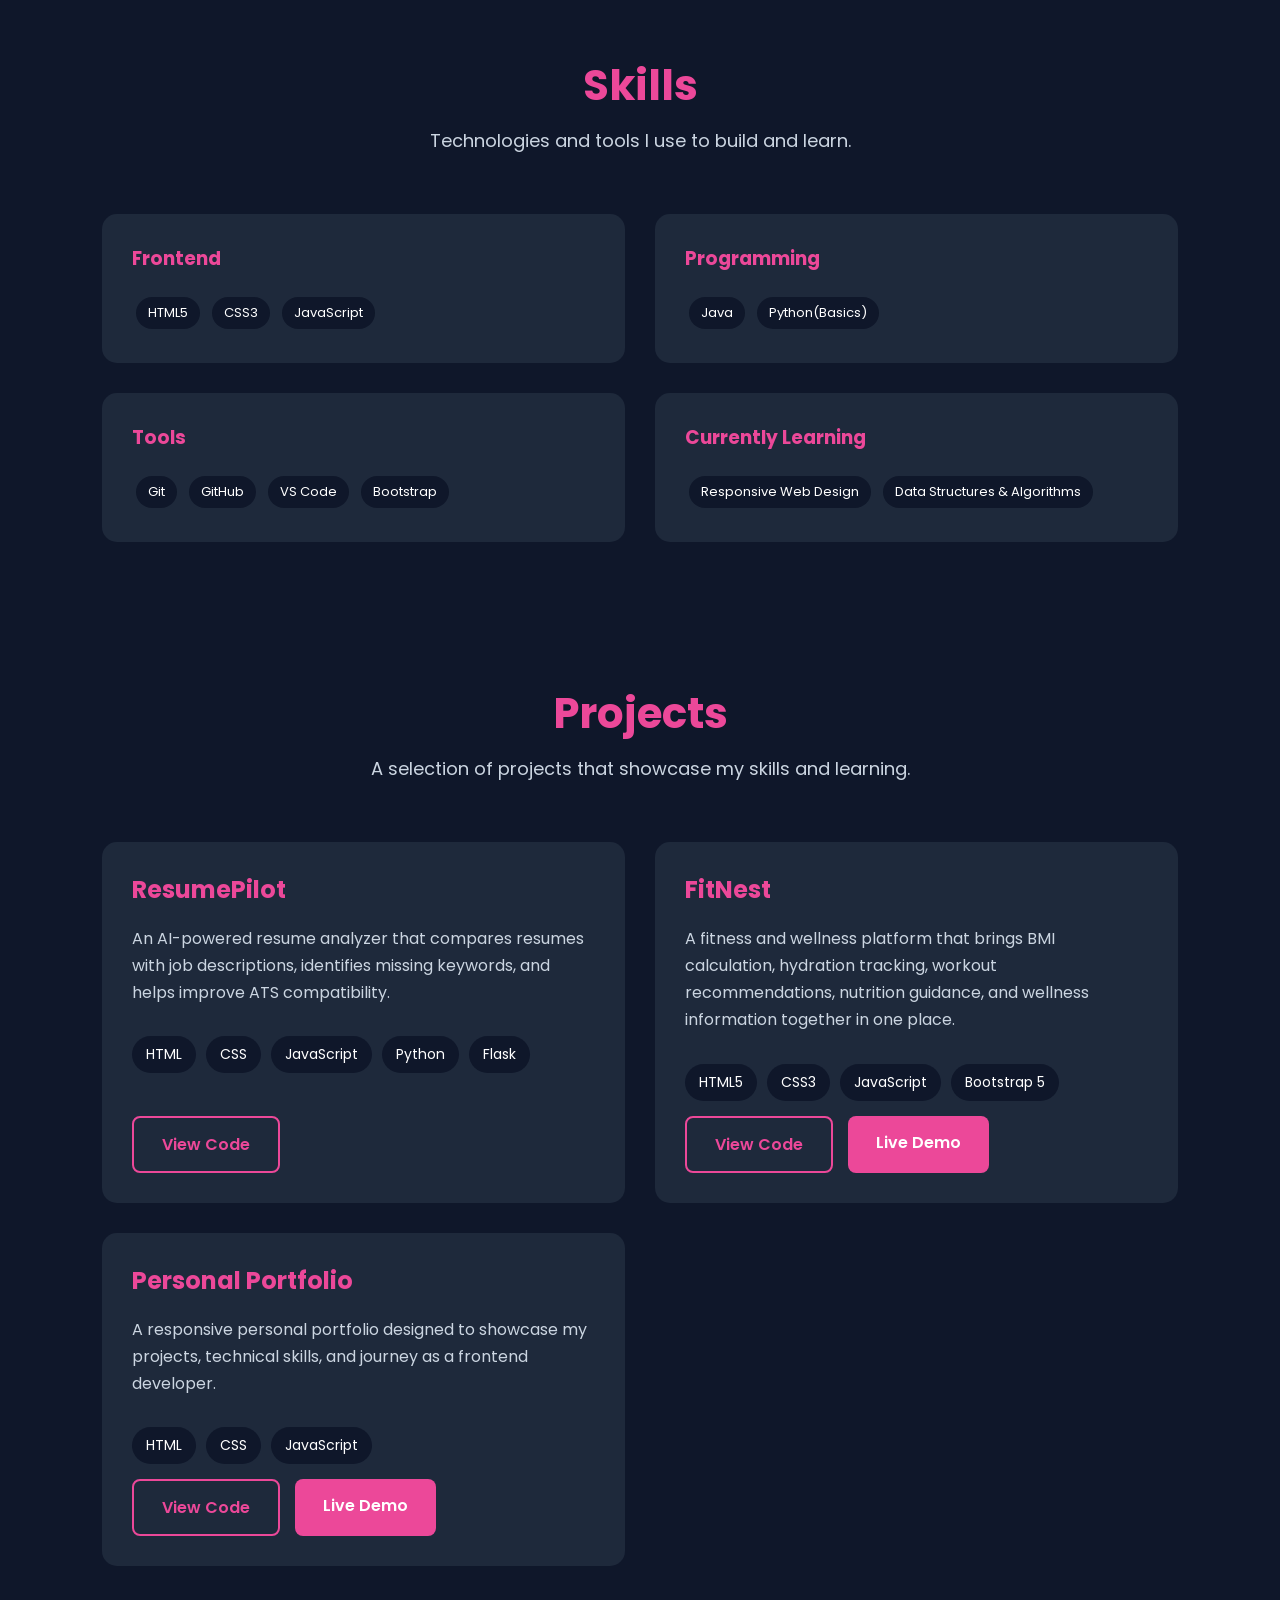
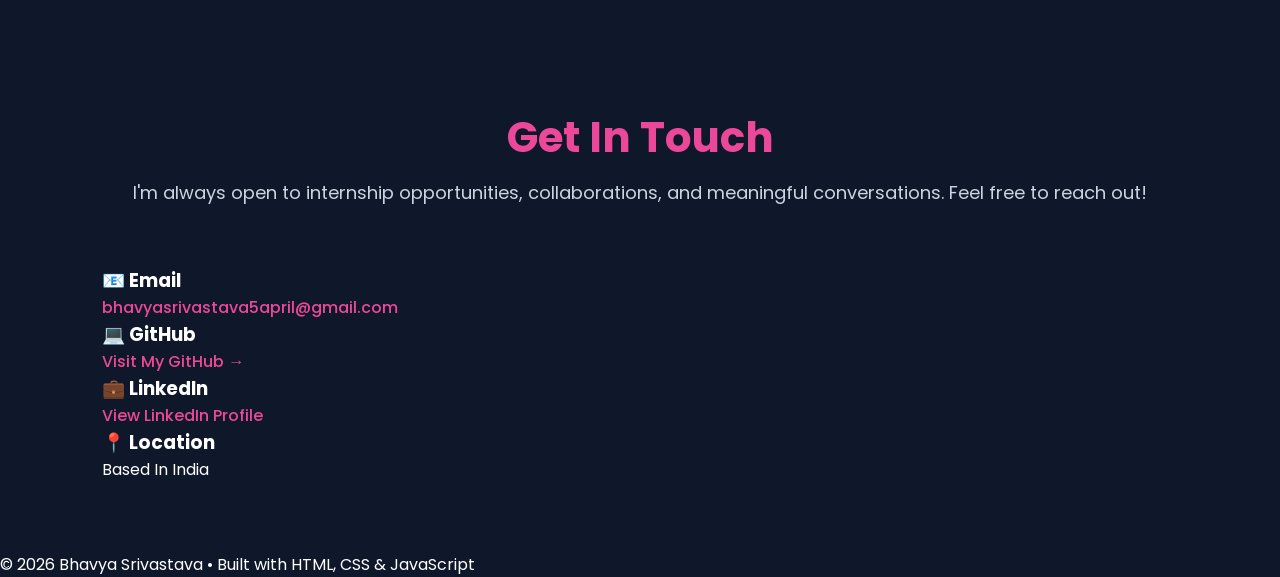
==== commit c114f10e: "New Resume uploaded" ====
--- a/index.html
+++ b/index.html
@@ -138,13 +138,7 @@
 
                     </div>
 
-                    <div class="info-card">
-
-                        <h3>🚀 Career Goal</h3>
-
-                        <p>Software Development Internship</p>
-
-                    </div>
+                   
 
                     <div class="info-card">
 
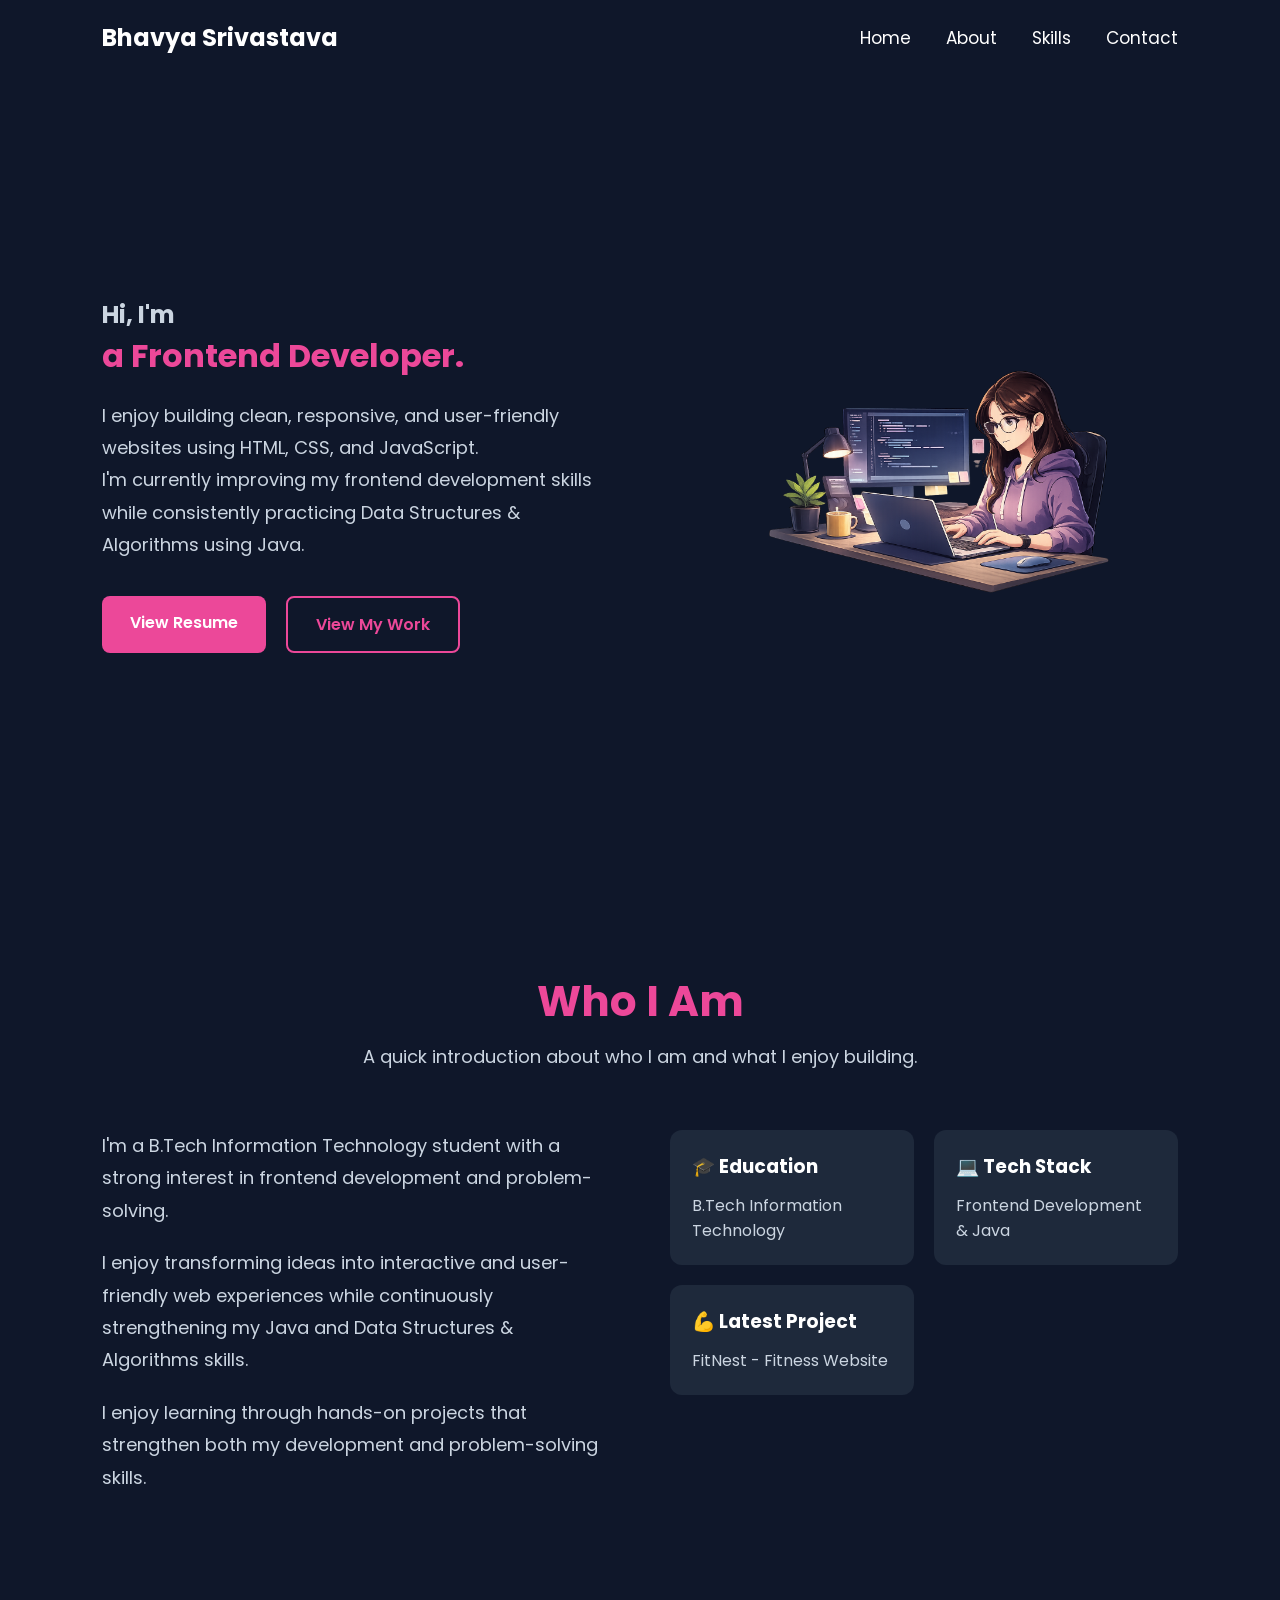
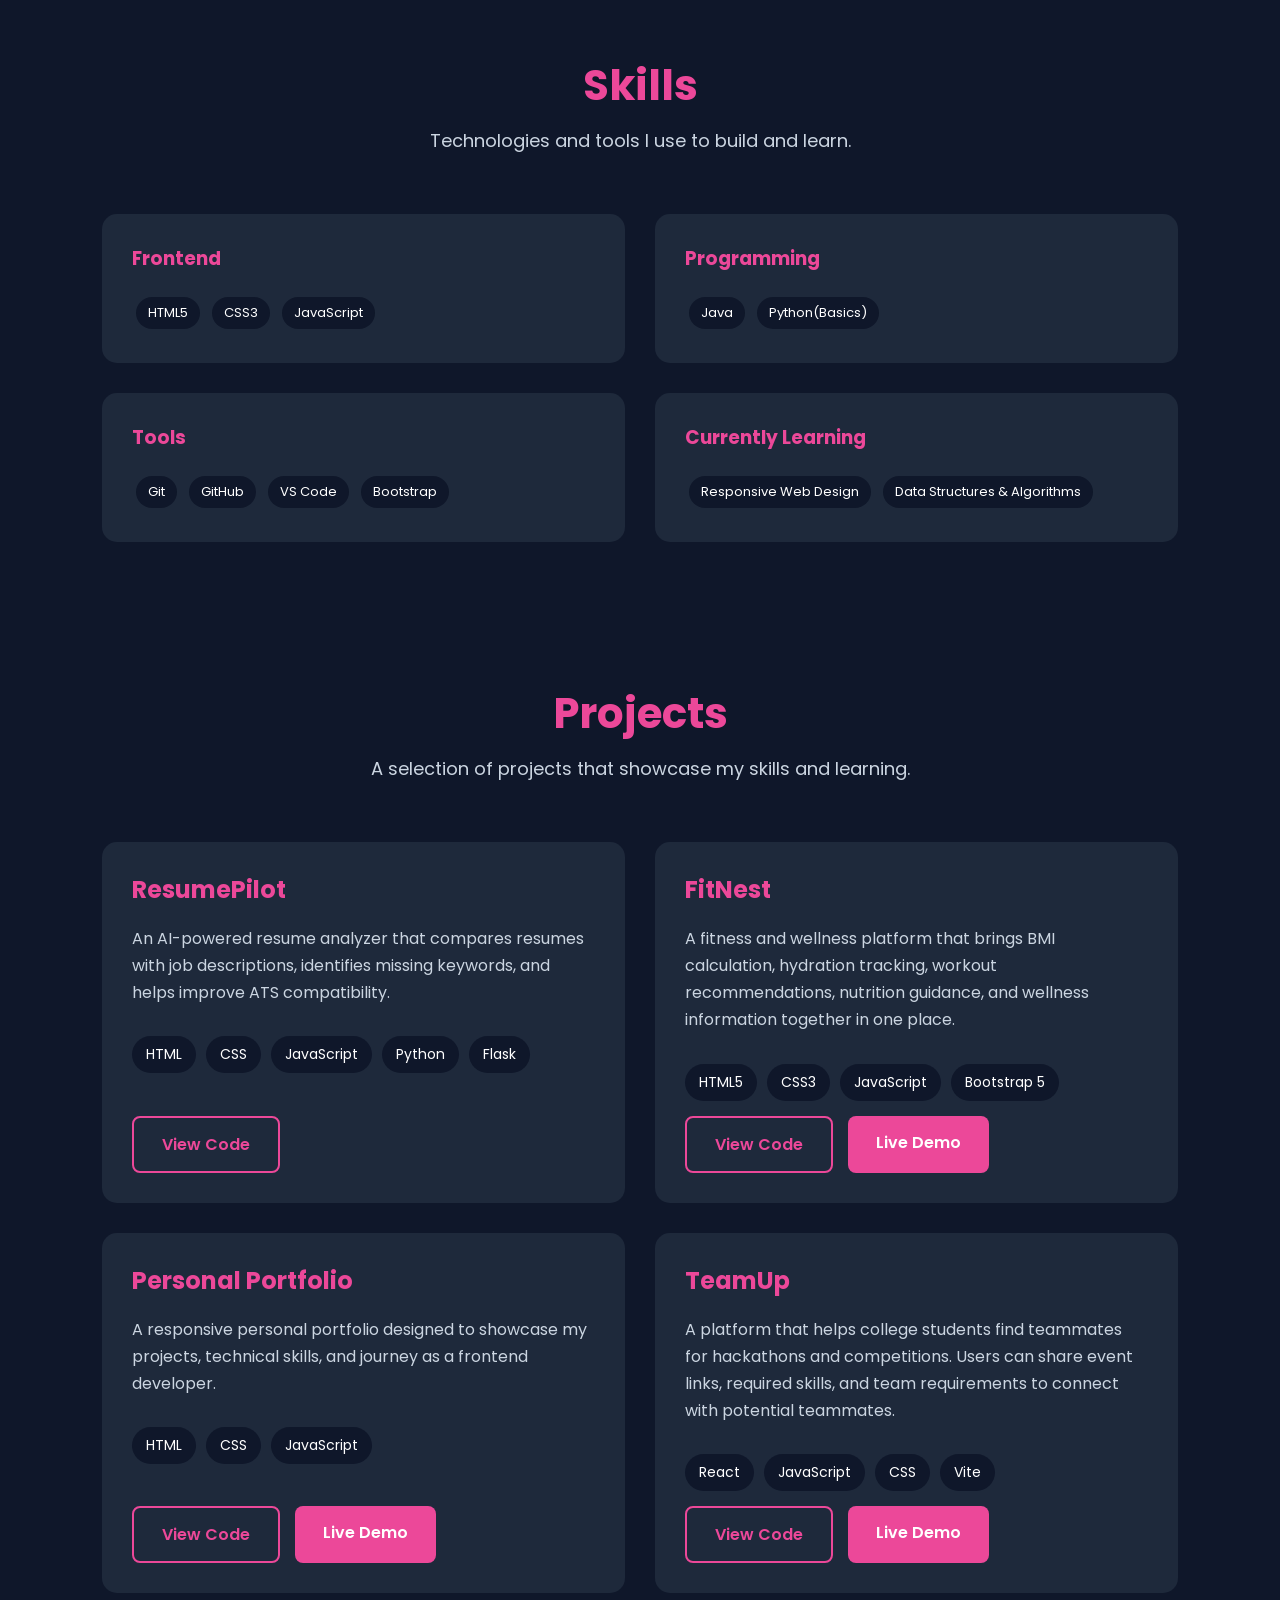
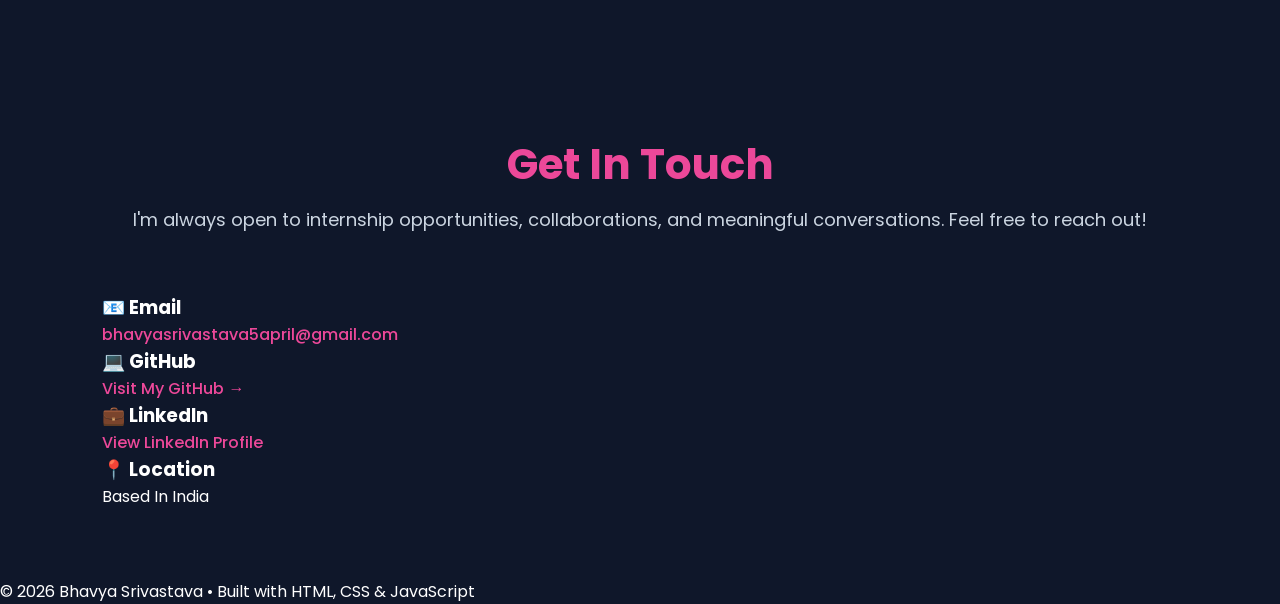
==== commit 75f9e43b: "Add TeamUp project" ====
--- a/index.html
+++ b/index.html
@@ -334,7 +334,44 @@
             </div>
 
         </div>
-
+<!-- TeamUp -->
+
+<div class="project-card">
+
+    <h3>TeamUp</h3>
+
+    <p>
+        A platform that helps college students find teammates for hackathons
+        and competitions. Users can share event links, required skills, and
+        team requirements to connect with potential teammates.
+    </p>
+
+    <div class="tech-stack">
+        <span>React</span>
+        <span>JavaScript</span>
+        <span>CSS</span>
+        <span>Vite</span>
+    </div>
+
+    <div class="project-buttons">
+
+        <a href="https://github.com/bhavyasrivastava5april/TeamUp"
+           target="_blank"
+           rel="noopener noreferrer"
+           class="btn secondary-btn">
+            View Code
+        </a>
+
+        <a href="https://teamup-qvdk.onrender.com/"
+           target="_blank"
+           rel="noopener noreferrer"
+           class="btn primary-btn">
+            Live Demo
+        </a>
+
+    </div>
+
+</div>
     </div>
 
 </section>
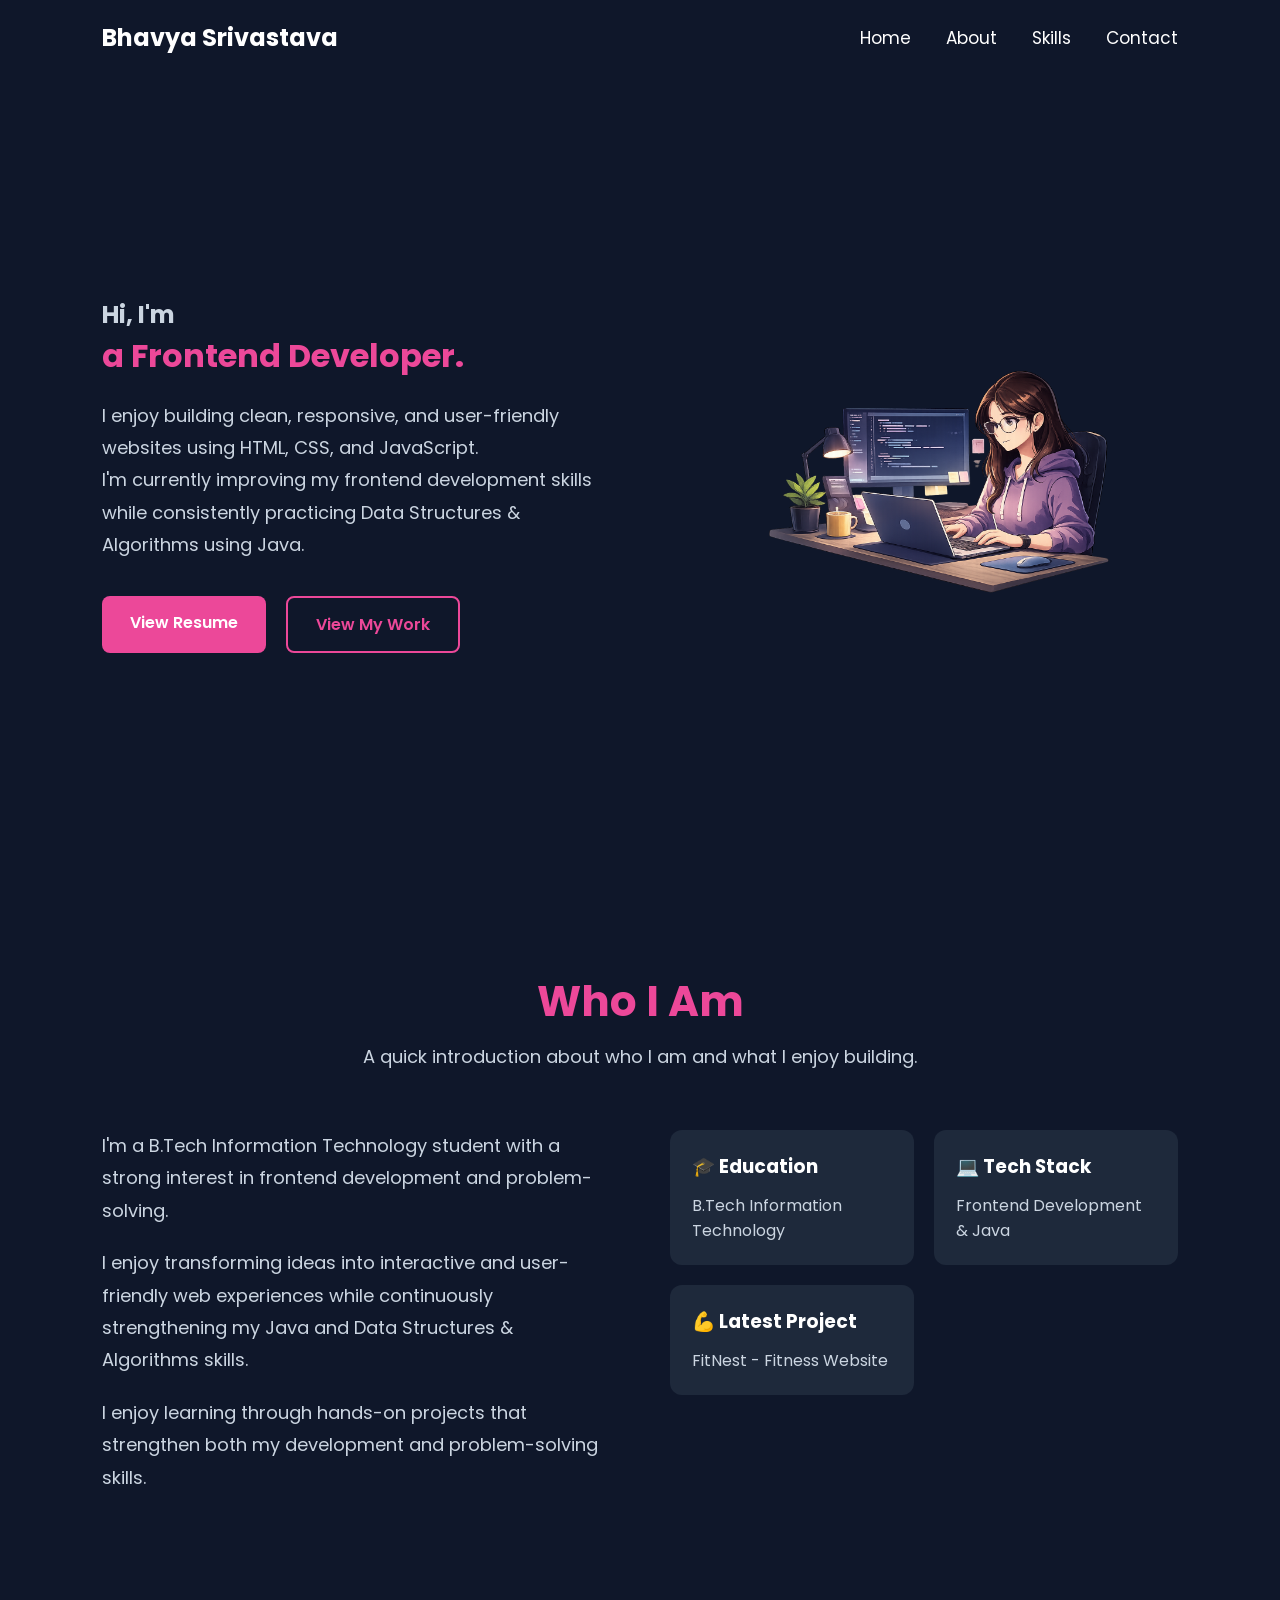
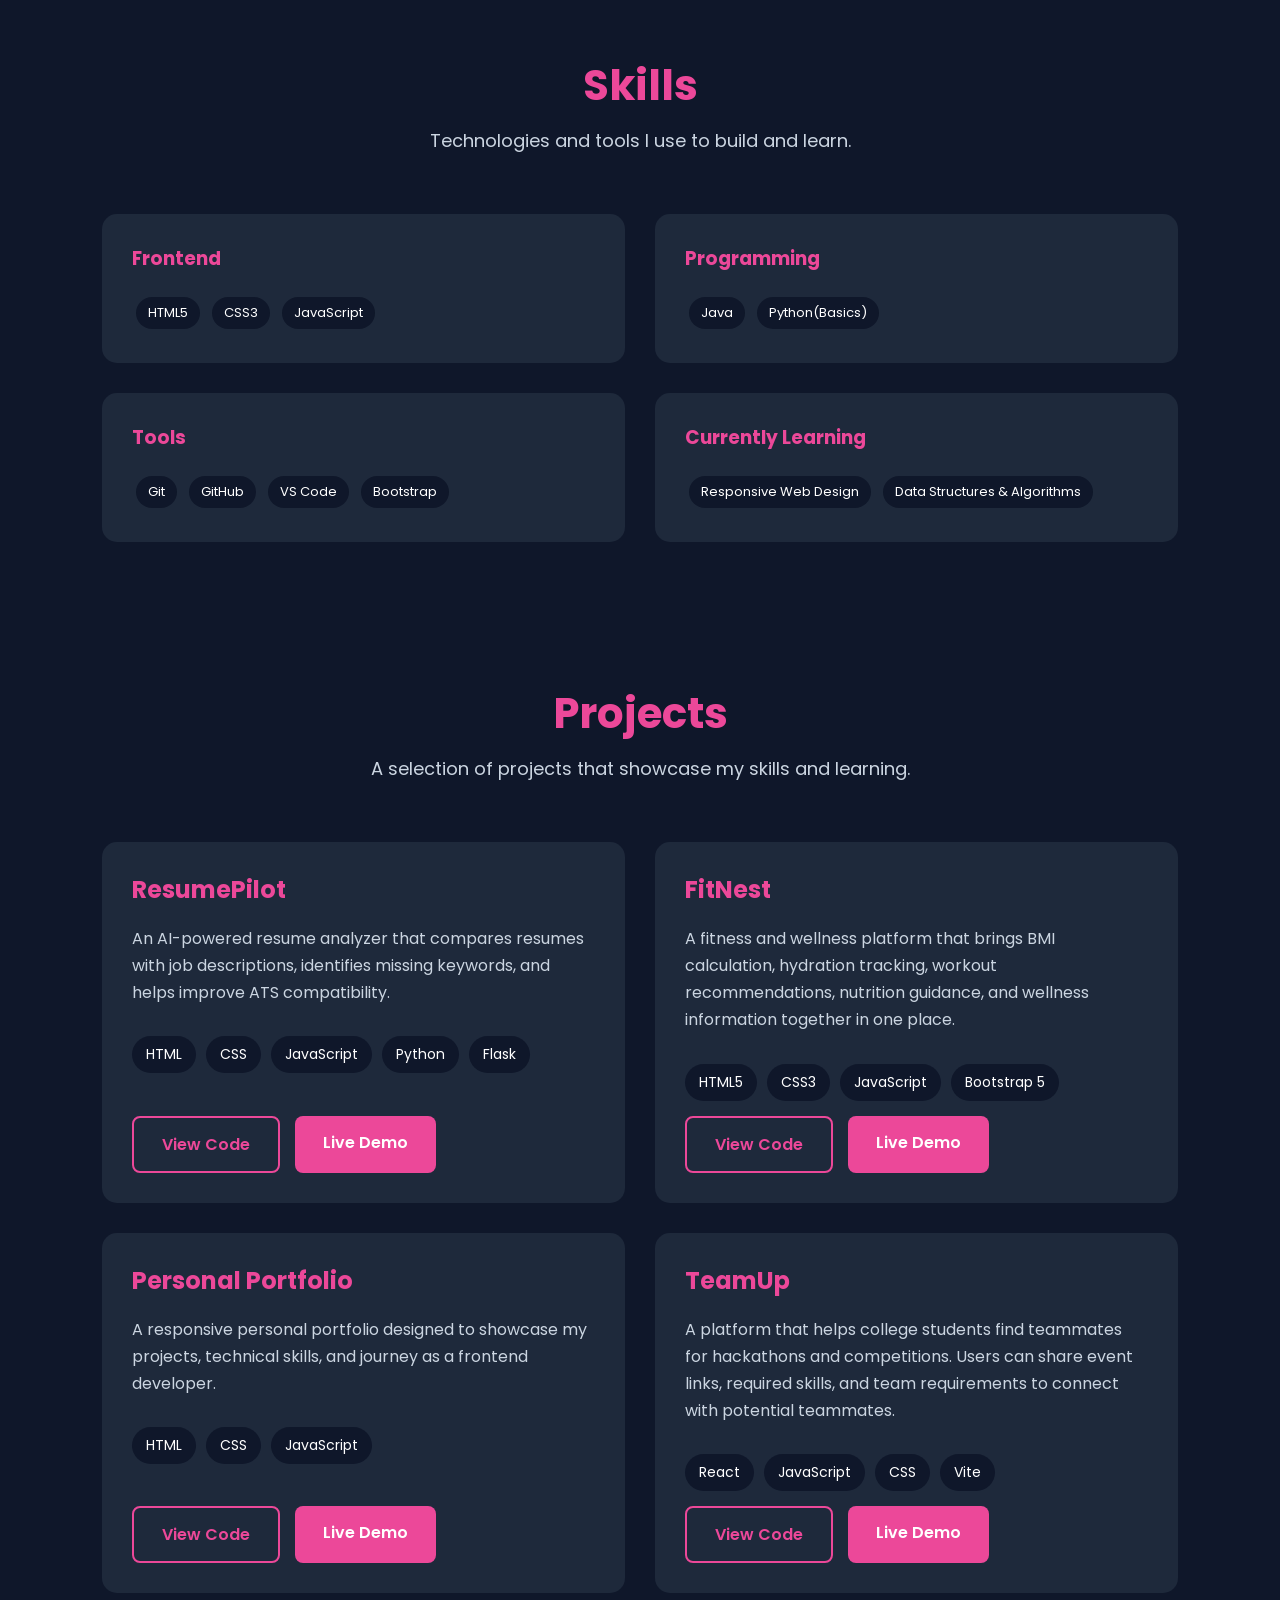
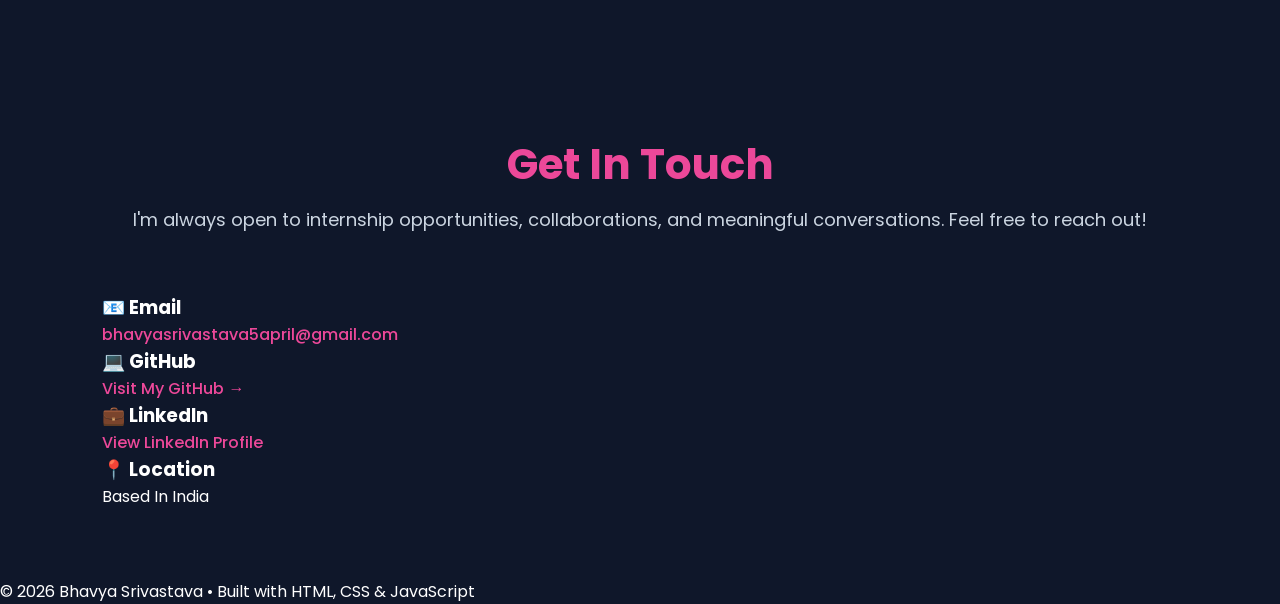
==== commit 5b665471: "Add ResumePilot live demo" ====
--- a/index.html
+++ b/index.html
@@ -244,17 +244,24 @@
 
             </div>
 
-            <div class="project-buttons">
-
-                <a href="https://github.com/bhavyasrivastava5april/AI-Resume-Analyser"
-                   target="_blank"
-                   class="btn secondary-btn">
-                    View Code
-                </a>
-
-                <!-- Add ResumePilot live link here when available -->
-
-            </div>
+            
+<div class="project-buttons">
+
+    <a href="https://github.com/bhavyasrivastava5april/AI-Resume-Analyser"
+       target="_blank"
+       rel="noopener noreferrer"
+       class="btn secondary-btn">
+        View Code
+    </a>
+
+    <a href="https://resumepilot-dv5n.onrender.com"
+       target="_blank"
+       rel="noopener noreferrer"
+       class="btn primary-btn">
+        Live Demo
+    </a>
+
+</div>
 
         </div>
 
